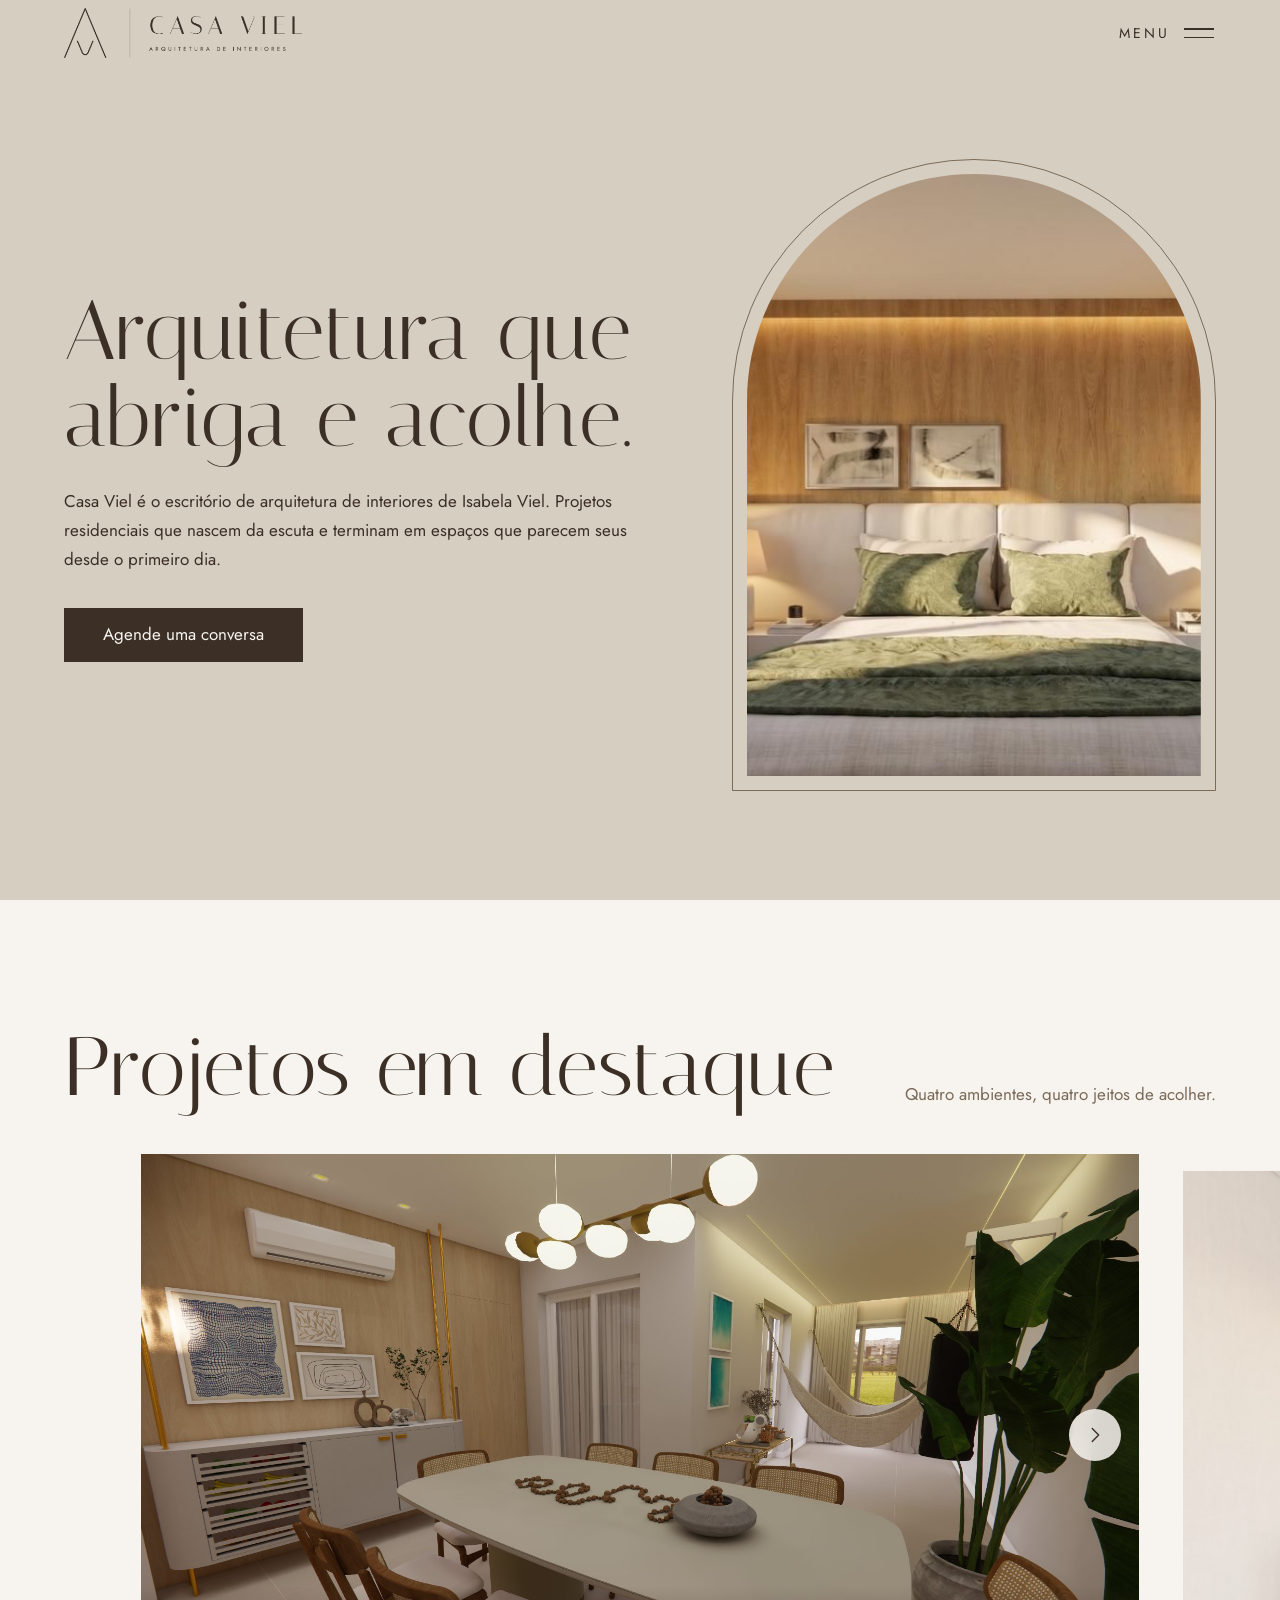
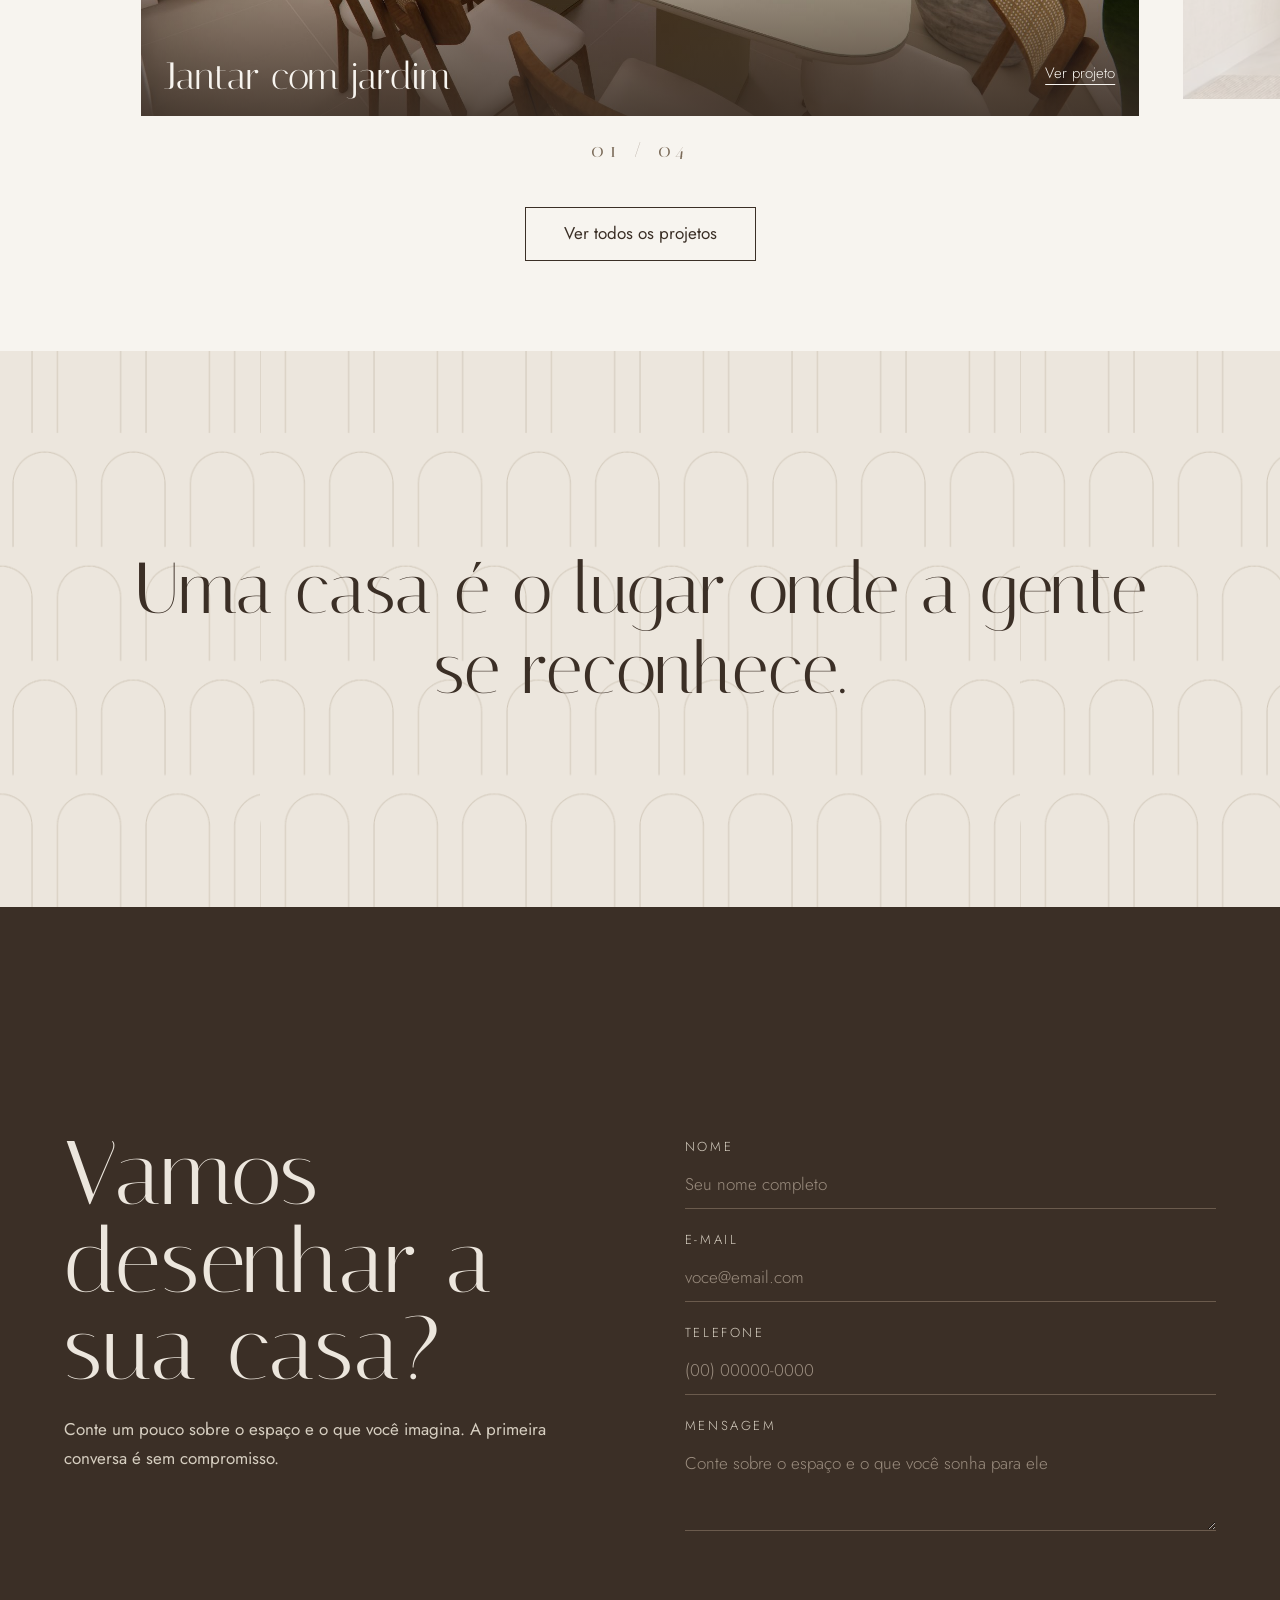
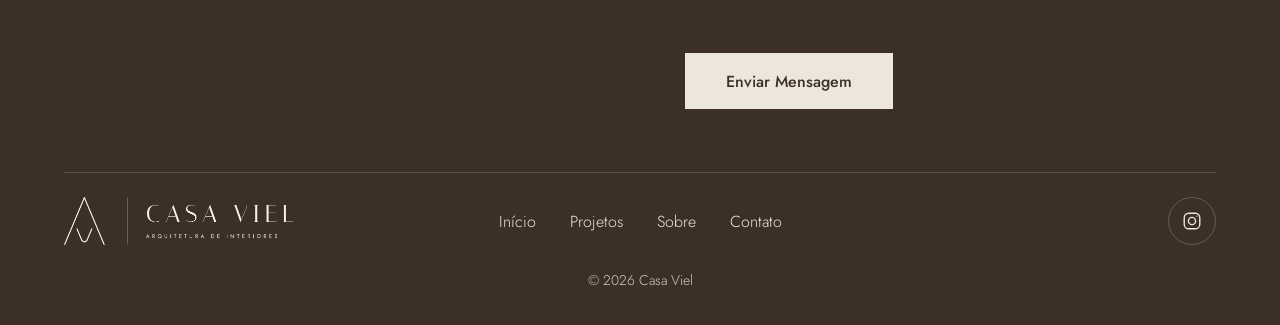
==== index.html @ db75340c "- Atualizando a nova versão do javascript" ====
<!DOCTYPE html>
<html lang="pt-BR">
<head>
<meta charset="utf-8">
<meta name="viewport" content="width=device-width, initial-scale=1, viewport-fit=cover">
<title>Casa Viel | Arquitetura de interiores</title>
<meta name="description" content="Casa Viel é o escritório de arquitetura de interiores de Isabela Viel. Arquitetura que abriga e acolhe.">
<meta name="theme-color" content="#F7F4EF">
<meta property="og:title" content="Casa Viel">
<meta property="og:description" content="Casa Viel é o escritório de arquitetura de interiores de Isabela Viel. Arquitetura que abriga e acolhe.">
<meta property="og:image" content="https://casaviel.com.br/assets/img/projeto_suite_quarto_bebe/suite-1.jpeg">
<link rel="icon" href="assets/brand/logos/Simbolo_Claro.png">
<link rel="preconnect" href="https://fonts.googleapis.com"><link rel="preconnect" href="https://fonts.gstatic.com" crossorigin>
<link href="https://fonts.googleapis.com/css2?family=Italiana&family=Jost:wght@300;400;500&display=swap" rel="stylesheet">
<link rel="stylesheet" href="css/style.css?v=1.2">
<script src="js/main.js?v=1.3" defer></script>
<script>try{if(sessionStorage.getItem("cv"))document.documentElement.classList.add("seen");else sessionStorage.setItem("cv","1")}catch(e){}</script>
</head>
<body class="home">

<!-- Abertura: duas portas que se afastam (uma vez por sessão). Para remover, apague esta div -->
<div class="doors" aria-hidden="true"><i></i><i></i><img src="assets/brand/logos/Simbolo_Claro.png" alt=""></div>

<header class="nav">
  <a class="brand" href="index.html" aria-label="Casa Viel, página inicial"><img class="lg-e" src="assets/brand/logos/Logo_Horizontal_Espresso.png" alt="Casa Viel, arquitetura de interiores"><img class="lg-c" src="assets/brand/logos/Logo_Horizontal_Claro.png" alt="" aria-hidden="true"></a>
  <button class="burger" aria-expanded="false" aria-controls="menu" aria-label="Abrir menu"><span class="t">Menu</span><i></i></button>
</header>

<div class="menu" id="menu" aria-hidden="true">
  <nav aria-label="Principal">
    <a class="m" style="--i:0" href="index.html" aria-current="page">Início</a>
    <a class="m" style="--i:1" href="projetos.html">Projetos</a>
    <a class="m" style="--i:2" href="sobre.html">Sobre</a>
    <a class="m" style="--i:3" href="#contato">Contato</a>
  </nav>
  <p class="mq">Arquitetura que abriga e acolhe.</p>
</div>

<main>
<section class="hero" id="topo">
  <div class="hero-t">
    <h1 class="rise" style="--d:2.2s">Arquitetura que abriga e acolhe.</h1>
    <p class="rise" style="--d:2.7s">Casa Viel é o escritório de arquitetura de interiores de Isabela Viel. Projetos residenciais que nascem da escuta e terminam em espaços que parecem seus desde o primeiro dia.</p>
    <a class="btn rise" style="--d:2.9s" href="#contato">Agende uma conversa</a>
  </div>
  <div class="frame rise" style="--d:2.2s"><div class="arch"><img src="assets/img/projeto_suite_quarto_bebe/suite-1.jpeg" alt="Suíte com painel de madeira iluminado e cabeceira estofada em tons claros" fetchpriority="high"></div></div>
</section>

<!-- Projetos em destaque: troque as imagens ou acrescente outro <figure> para ampliar o carrossel -->
<section class="feat" aria-label="Projetos em destaque">
  <div class="fh"><h2>Projetos em destaque</h2><p>Quatro ambientes, quatro jeitos de acolher.</p></div>
  <div class="stage">
    <div class="rail">
      <figure><img src="assets/img/projeto_ma/ma-8.jpg" alt="Sala de jantar ampla com mesa oval, pendente de globos e rede ao fundo" draggable="false"><figcaption><span>Jantar com jardim</span><a href="projetos.html#jantar">Ver projeto</a></figcaption></figure>
      <figure><img src="assets/img/projeto_suite_quarto_bebe/suite-2.jpeg" alt="Penteadeira integrada à marcenaria com espelho oval em LED e nichos iluminados" loading="lazy" draggable="false"><figcaption><span>Suíte</span><a href="projetos.html#suite">Ver projeto</a></figcaption></figure>
      <figure><img src="assets/img/projeto_suite_quarto_bebe/bebe-1.jpeg" alt="Berço oval com dossel, armário com portas em palhinha e papel de parede floral" loading="lazy" draggable="false"><figcaption><span>Quarto do bebê</span><a href="projetos.html#bebe">Ver projeto</a></figcaption></figure>
      <figure><img src="assets/img/projeto_quarto_pv/Render-1.jpg" alt="Quarto visto de cima com cabeceira azul, bancada de trabalho e nicho de madeira iluminado" loading="lazy" draggable="false"><figcaption><span>Refúgio</span><a href="projetos.html#refugio">Ver projeto</a></figcaption></figure>
    </div>
  </div>
  <div class="cta-row"><a class="btn line" href="projetos.html">Ver todos os projetos</a></div>
</section>

<section class="man">
  <p class="big">Uma casa é o lugar onde a gente se reconhece.</p>
</section>
</main>

<!-- Contato + rodapé: igual em todas as páginas -->
<section class="ct" id="contato">
  <div class="grid">
    <div>
      <h2>Vamos desenhar a sua casa?</h2>
      <p>Conte um pouco sobre o espaço e o que você imagina. A primeira conversa é sem compromisso.</p>
    </div>
    <div class="fwrap">
    <form class="f" action="https://api.web3forms.com/submit" method="POST">
      <!-- Chave gratuita em https://web3forms.com (informe o e-mail que vai receber as mensagens) -->
      <input type="hidden" name="access_key" value="636b3c5b-1203-4139-893b-cbfcbd4542bd">
      <input type="hidden" name="subject" value="Novo contato pelo site da Casa Viel">
      <input type="hidden" name="from_name" value="Site Casa Viel">
      <!-- Campo invisível contra spam (honeypot) -->
      <input type="checkbox" name="botcheck" class="hidden" style="display: none;">
      <label>Nome<input type="text" name="name" required minlength="2" autocomplete="name" placeholder="Seu nome completo"></label>
      <label>E-mail<input type="email" name="email" required autocomplete="email" placeholder="voce@email.com"></label>
      <label>Telefone<input type="tel" name="phone" required inputmode="tel" autocomplete="tel" pattern="[0-9()+\-\s]{8,}" placeholder="(00) 00000-0000"></label>
      <label>Mensagem<textarea name="message" rows="4" required minlength="10" placeholder="Conte sobre o espaço e o que você sonha para ele"></textarea></label>
      <!-- hCaptcha do Web3Forms: ative também no painel do Web3Forms -->
      <div class="h-captcha" data-captcha="true" data-theme="dark"></div>
      <!-- Avisos: erro de validação / limite de envios (preenchido pelo main.js) -->
      <p class="f-msg" role="alert" aria-live="polite"></p>
      <button type="submit" class="send"><span>Enviar Mensagem</span></button>
    </form>
    <!-- Sucesso: aparece no lugar do formulário depois do envio -->
    <div class="f-ok" tabindex="-1" role="status" hidden>
      <h3>Mensagem enviada</h3>
      <p>Obrigado! Sua mensagem foi enviada com sucesso e entraremos em contato em breve.</p>
    </div>
  </div>
  </div>
  <footer>
    <a class="f-logo" href="index.html"><img src="assets/brand/logos/Logo_Horizontal_Claro.png" alt="Casa Viel, arquitetura de interiores"></a>
    <nav class="f-links" aria-label="Rodapé"><a href="index.html">Início</a><a href="projetos.html">Projetos</a><a href="sobre.html">Sobre</a><a href="#contato">Contato</a></nav>
    <a class="ig" href="https://instagram.com/casaviel.arq" target="_blank" rel="noopener" aria-label="Instagram da Casa Viel">
      <svg viewBox="0 0 24 24" aria-hidden="true"><rect x="3.5" y="3.5" width="17" height="17" rx="5"/><circle cx="12" cy="12" r="3.9"/><circle cx="17.3" cy="6.7" r=".7" fill="currentColor" stroke="none"/></svg>
    </a>
    <small>© 2026 Casa Viel</small>
  </footer>
</section>
<script src="https://web3forms.com/client/script.js" async defer></script>
</body>
</html>
---- css/style.css ----
/* Casa Viel: style.css único para index.html, projetos.html e sobre.html
   Paleta e tipografia do manual de identidade visual v03 */
:root{
  --espresso:#3B2F26;  /* marca e textos */
  --oliva:#6E6849;     /* destaques */
  --taupe:#7A6A58;     /* fundos de destaque */
  --greige:#D6CEC0;    /* fundo da marca, relevos */
  --areia:#ECE6DD;     /* superfícies e padrão */
  --offwhite:#F7F4EF;  /* fundo base */
  --serif:'Italiana','Times New Roman',serif;
  --sans:'Jost','Helvetica Neue',Arial,sans-serif;
  --pad:clamp(22px,5vw,80px);
  --sec:clamp(80px,14vh,160px);
  --bg:var(--offwhite);--ink:var(--espresso);--mute:var(--taupe);
}
*,*::before,*::after{box-sizing:border-box}
html{scroll-behavior:smooth;scroll-padding-top:96px;-webkit-text-size-adjust:100%}
body{margin:0;background:var(--offwhite);color:var(--espresso);font:300 17px/1.7 var(--sans);-webkit-font-smoothing:antialiased;-webkit-tap-highlight-color:transparent;animation:fadeIn .8s ease}
@keyframes fadeIn{from{opacity:0}}
body.menu-open{overflow:hidden}
img{max-width:100%;display:block}
h1,h2,h3{font-family:var(--serif);font-weight:400;margin:0;letter-spacing:.01em}
a{color:inherit}
button{font-family:inherit;touch-action:manipulation}
:focus-visible{outline:2px solid var(--oliva);outline-offset:3px}
.hidden{display:none}
.rise{opacity:0;transform:translateY(40px);animation:rise 1.2s cubic-bezier(.2,.7,.2,1) var(--d,.15s) forwards}
@keyframes rise{to{opacity:1;transform:none}}

/* botões (altura mínima de 48px) */
.btn{display:inline-flex;align-items:center;justify-content:center;min-height:54px;padding:0 38px;background:var(--espresso);border:1px solid var(--espresso);color:var(--offwhite);text-decoration:none;font-weight:400;transition:background .35s,color .35s,border-color .35s}
.btn:hover{background:var(--oliva);border-color:var(--oliva)}
.btn.line{background:none;color:var(--espresso)}
.btn.line:hover{background:var(--espresso);color:var(--offwhite);border-color:var(--espresso)}

/* abertura da home: portas que se afastam (1x por sessão) */
.doors{position:fixed;inset:0;z-index:100;display:flex;pointer-events:none;animation:gone 0s 3.2s forwards}
.doors i{flex:1;background:var(--espresso);animation:o1 1.6s cubic-bezier(.77,0,.18,1) 1.5s forwards}
.doors i+i{animation-name:o2}
.doors img{position:absolute;left:50%;top:50%;width:56px;translate:-50% -50%;animation:in .9s both,out .5s 1.1s forwards}
@keyframes o1{to{transform:translateX(-101%)}}@keyframes o2{to{transform:translateX(101%)}}
@keyframes in{from{opacity:0}}@keyframes out{to{opacity:0}}@keyframes gone{to{visibility:hidden}}
.seen .doors{display:none}
.seen .rise{animation-delay:.2s!important}

/* cabeçalho + hambúrguer */
.nav{position:fixed;inset:0 0 auto;z-index:60;display:flex;justify-content:space-between;align-items:center;padding:calc(env(safe-area-inset-top,0px) + 8px) var(--pad) 8px;transition:color .4s}
.nav::before{content:"";position:absolute;inset:0;z-index:-1;background:rgba(247,244,239,.9);-webkit-backdrop-filter:blur(12px);backdrop-filter:blur(12px);box-shadow:0 1px 0 var(--greige);opacity:0;transition:opacity .4s,background .4s}
.nav.s::before{opacity:1}
.nav.hh::before{background:rgba(214,206,192,.9);box-shadow:0 1px 0 rgba(59,47,38,.12)}
.brand{display:block;line-height:0;text-decoration:none}
.brand img{height:50px;width:auto}
.brand .lg-c{display:none}
.menu-open .brand .lg-e{display:none}
.menu-open .brand .lg-c{display:block}
.menu-open .nav{color:var(--offwhite)}
.menu-open .nav::before{opacity:0}
.burger{display:flex;align-items:center;gap:14px;min-width:48px;min-height:48px;padding:0 2px;background:none;border:0;color:inherit;cursor:pointer}
.burger .t{display:none;font-size:14px;letter-spacing:.22em;text-transform:uppercase}
.burger i{position:relative;display:block;width:30px;height:10px}
.burger i::before,.burger i::after{content:"";position:absolute;left:0;right:0;height:1.5px;background:currentColor;transition:transform .5s cubic-bezier(.7,0,.2,1),top .5s cubic-bezier(.7,0,.2,1)}
.burger i::before{top:0}.burger i::after{top:8.5px}
.menu-open .burger i::before{top:4px;transform:rotate(45deg)}
.menu-open .burger i::after{top:4px;transform:rotate(-45deg)}
.menu{position:fixed;inset:0;z-index:50;display:flex;flex-direction:column;justify-content:center;padding:110px var(--pad) calc(env(safe-area-inset-bottom,0px) + 44px);background:var(--espresso);color:var(--offwhite);opacity:0;visibility:hidden;transform:translateY(-16px);transition:opacity .5s ease,transform .7s cubic-bezier(.2,.7,.2,1),visibility 0s .7s}
.menu.open{opacity:1;visibility:visible;transform:none;transition-delay:0s}
.menu nav{display:flex;flex-direction:column;align-items:flex-start}
.menu a.m{display:block;min-height:48px;padding:4px 0;font:400 clamp(46px,11vw,108px)/1.12 var(--serif);text-decoration:none;opacity:0;transform:translateY(30px);transition:opacity .6s,transform .8s cubic-bezier(.2,.7,.2,1),color .3s}
.menu.open a.m{opacity:1;transform:none;transition-delay:calc(.15s + var(--i)*.08s)}
.menu a.m:hover,.menu a.m[aria-current=page]{color:var(--greige)}
.menu .mq{margin:clamp(28px,6vh,56px) 0 0;color:var(--greige);font-size:16px}

/* hero da home */
.hero{min-height:100svh;display:grid;grid-template-columns:1.1fr .9fr;align-items:center;gap:clamp(28px,6vw,100px);padding:130px var(--pad) 80px;background:var(--greige)}
.hero h1{font-size:clamp(42px,6.6vw,104px);line-height:1.02}
.hero p{max-width:34em;margin:26px 0 34px;opacity:.85;font-weight:400}
.frame{padding:14px;border:1px solid var(--taupe);border-radius:999px 999px 0 0;max-width:520px;width:100%;justify-self:center}
.arch{aspect-ratio:4/5.3;overflow:hidden;border-radius:999px 999px 0 0;background:var(--greige)}
.arch img{width:100%;height:112%;object-fit:cover;will-change:transform}
.hero .arch img{animation:zoom 6s cubic-bezier(.2,.6,.2,1) 1.8s both}
.seen .hero .arch img{animation-delay:.2s}
@keyframes zoom{from{scale:1.16}}

/* slider imersivo (peek + setas sobrepostas + swipe) */
.feat{padding:var(--sec) 0 clamp(64px,10vh,110px);background:var(--offwhite)}
.fh{display:flex;justify-content:space-between;align-items:end;gap:20px;flex-wrap:wrap;padding:0 var(--pad) clamp(28px,5vh,52px)}
.fh h2{font-size:clamp(40px,6.5vw,96px);line-height:1}
.fh p{margin:0;max-width:32ch;color:var(--mute);font-weight:400}
.stage{position:relative;--w:min(78vw,1120px)}
.rail{display:flex;gap:14px;overflow-x:auto;scroll-snap-type:x mandatory;padding:0 calc(50% - var(--w)/2);scrollbar-width:none;overscroll-behavior-x:contain;-webkit-overflow-scrolling:touch}
.rail::-webkit-scrollbar{display:none}
.rail.drag{scroll-snap-type:none;cursor:grabbing}
.rail figure{position:relative;margin:0;flex:none;width:var(--w);aspect-ratio:16/9;scroll-snap-align:center;scroll-snap-stop:always;overflow:hidden;background:var(--greige);opacity:.32;transform:scale(.94);transition:opacity .6s,transform .6s;cursor:pointer;user-select:none;-webkit-user-select:none}
.rail figure.on{opacity:1;transform:none}
.rail figure img{width:100%;height:100%;object-fit:cover;pointer-events:none;-webkit-user-drag:none}
.rail figcaption{position:absolute;inset:auto 0 0;display:flex;justify-content:space-between;align-items:flex-end;gap:16px;padding:64px 24px 18px;color:var(--offwhite);background:linear-gradient(transparent,rgba(59,47,38,.78));opacity:0;transition:opacity .6s}
.rail figure.on figcaption{opacity:1}
.rail figcaption span{font:400 clamp(24px,3vw,38px)/1.1 var(--serif)}
.rail figcaption a{display:inline-flex;align-items:center;min-height:48px;font-size:15px;text-decoration:underline;text-underline-offset:6px}
.arrow{position:absolute;top:50%;translate:0 -50%;z-index:2;width:52px;height:52px;display:grid;place-items:center;padding:0;border:0;border-radius:50%;background:rgba(247,244,239,.86);color:var(--espresso);-webkit-backdrop-filter:blur(8px);backdrop-filter:blur(8px);cursor:pointer;transition:background .3s,opacity .3s,scale .3s}
.arrow:hover{background:var(--offwhite);scale:1.06}
.arrow[disabled]{opacity:0;pointer-events:none}
.arrow svg{width:22px;height:22px;fill:none;stroke:currentColor;stroke-width:1.5;stroke-linecap:round;stroke-linejoin:round}
.arrow.prev{left:calc(50% - var(--w)/2 + 18px)}
.arrow.next{right:calc(50% - var(--w)/2 + 18px)}
.count{margin:22px 0 0;text-align:center;font:400 20px var(--serif);letter-spacing:.24em;color:var(--mute)}
.cta-row{margin-top:clamp(28px,5vh,48px);padding:0 var(--pad);text-align:center}

/* manifesto */
.man{position:relative;background:var(--areia);padding:clamp(110px,22vh,250px) var(--pad);overflow:hidden}
.man::before{content:"";position:absolute;inset:0;background:url(../assets/brand/elementos_visuais/Padrao_Portais_Transparente.png) center/760px;opacity:.5}
.big{position:relative;margin:0 auto;max-width:15em;text-align:center;font:400 clamp(34px,5.6vw,84px)/1.12 var(--serif)}
.big span{opacity:.18;transition:opacity .5s}

/* cabeçalho de página (projetos e sobre) */
.pg{padding:calc(env(safe-area-inset-top,0px) + 150px) var(--pad) clamp(28px,5vh,56px)}
.pg h1{font-size:clamp(56px,11vw,168px);line-height:.95}
.pg p{max-width:34em;margin:24px 0 0;font-weight:400;color:var(--mute)}
.chips{display:flex;flex-wrap:wrap;gap:10px;margin-top:clamp(28px,5vh,48px)}
.chips a{display:inline-flex;align-items:center;min-height:48px;padding:0 24px;border:1px solid var(--greige);border-radius:999px;text-decoration:none;font-size:16px;transition:background .3s,color .3s,border-color .3s}
.chips a:hover{background:var(--espresso);border-color:var(--espresso);color:var(--offwhite)}

/* portfólio: mosaico editorial */
.pj{padding:var(--sec) var(--pad);background:var(--bg);color:var(--ink)}
.pj.alt{--bg:var(--areia)}
.pj.dark{--bg:var(--espresso);--ink:var(--areia);--mute:var(--greige)}
.ph{display:flex;justify-content:space-between;align-items:end;gap:20px;flex-wrap:wrap;margin-bottom:clamp(28px,5vh,56px)}
.ph h2{font-size:clamp(42px,7vw,104px);line-height:1}
.ph p{margin:0;max-width:36ch;color:var(--mute);font-weight:400}
.mosaic{display:grid;grid-template-columns:repeat(6,1fr);grid-auto-flow:dense;gap:clamp(8px,1.4vw,20px)}
.mosaic figure{position:relative;margin:0;overflow:hidden;background:var(--greige);cursor:zoom-in}
.mosaic figure.w{grid-column:span 4;aspect-ratio:16/10}
.mosaic figure.t{grid-column:span 2}
.mosaic figure.h{grid-column:span 3;aspect-ratio:4/3}
.mosaic figure.d{grid-column:1/-1;aspect-ratio:21/9}
.mosaic img{position:absolute;inset:0;width:100%;height:100%;object-fit:cover;transition:transform 1.4s cubic-bezier(.2,.6,.2,1)}
.mosaic figcaption{position:absolute;inset:auto 0 0;padding:44px 16px 14px;color:var(--offwhite);font-size:14px;line-height:1.4;background:linear-gradient(transparent,rgba(59,47,38,.75));opacity:0;transition:opacity .5s}
@media(hover:hover){.mosaic figure:hover img{transform:scale(1.04)}.mosaic figure:hover figcaption{opacity:1}}

/* ampliar imagem */
.lb{position:fixed;inset:0;z-index:90;display:none;flex-direction:column;align-items:center;justify-content:center;gap:14px;background:rgba(36,28,22,.97)}
.lb.open{display:flex}
.lb{touch-action:none}
.lb img{max-width:94vw;max-height:78vh;object-fit:contain;will-change:transform;transition:transform .2s ease-out;-webkit-user-drag:none;user-select:none}
.lb img.pz{transition:none}
.lb .cap{margin:0;max-width:60ch;padding:0 20px;text-align:center;color:var(--greige);font-size:15px;min-height:1.7em}
.lb button{position:absolute;width:56px;height:56px;background:none;border:0;color:var(--offwhite);font-size:38px;line-height:1;cursor:pointer}
.lb [data-a=x]{top:calc(env(safe-area-inset-top,0px) + 6px);right:8px}.lb [data-a=p]{left:4px;top:50%}.lb [data-a=n]{right:4px;top:50%}

/* sobre: editorial, com respiro */
.about{display:grid;grid-template-columns:.85fr 1fr;gap:clamp(48px,9vw,140px);align-items:center;background:var(--offwhite);padding:calc(env(safe-area-inset-top,0px) + 150px) var(--pad) var(--sec)}
.about .frame{position:relative;padding:0;border:0;border-radius:0;max-width:470px;justify-self:center;margin:0 22px 22px 0}
.about .frame::before{content:"";position:absolute;inset:0;transform:translate(22px,22px);border:1px solid var(--oliva);border-radius:999px 999px 0 0}
.about .arch{position:relative}
.about .arch img{height:100%;object-position:48% center}
.sign{width:min(100%,380px);margin-bottom:clamp(28px,5vh,44px)}
.lead{margin:0 0 24px;max-width:20em;font:400 clamp(25px,2.7vw,36px)/1.3 var(--serif)}
.txt{margin:0;max-width:34em;font-size:18px;line-height:1.85;opacity:.85}
.facts{display:grid;grid-template-columns:repeat(2,1fr);gap:clamp(30px,4vw,52px) clamp(28px,4vw,56px);margin:clamp(40px,7vh,64px) 0 0}
.facts dt{margin-bottom:8px;font-size:12px;font-weight:500;letter-spacing:.26em;text-transform:uppercase;color:var(--oliva)}
.facts dd{margin:0;font:400 21px/1.35 var(--serif)}

/* como trabalhamos: cascata e números em marca d'água */
.process{--g:clamp(56px,7vw,104px);background:var(--areia);padding:var(--sec) var(--pad)}
.process h2{font-size:clamp(42px,7vw,104px);line-height:1}
.process .intro{margin:20px 0 0;max-width:30em;opacity:.75}
.steps{list-style:none;margin:clamp(56px,10vh,120px) 0 0 auto;padding:0 0 calc(var(--g)*.7);max-width:1080px;display:grid;grid-template-columns:1fr 1fr;gap:var(--g) clamp(48px,8vw,140px)}
.steps li{position:relative;padding:clamp(40px,5vw,72px) 0 0 clamp(26px,3vw,44px);border-left:1px solid rgba(59,47,38,.14)}
.steps li:nth-child(even){transform:translateY(calc(var(--g)*.7))}
.steps b{position:absolute;left:clamp(10px,2vw,28px);top:0;z-index:0;font:400 clamp(130px,17vw,250px)/.8 var(--serif);color:var(--greige);pointer-events:none;user-select:none}
.steps h3,.steps p{position:relative;z-index:1}
.steps h3{margin:0 0 12px;font:400 clamp(28px,3vw,38px)/1.1 var(--serif)}
.steps p{margin:0;max-width:26ch;opacity:.8}

/* contato (formulário) + rodapé: em todas as páginas */
.ct{background:var(--espresso);color:var(--areia);padding:clamp(150px,26vh,300px) var(--pad) 32px}
.grid{display:grid;grid-template-columns:1fr 1fr;gap:clamp(36px,7vw,120px);align-items:start}
.ct h2{margin-top:-.13em;font-size:clamp(42px,7vw,112px);line-height:.98} /* -.13em: sobe o recuo do line-height até o topo do "V" */
.ct .grid p{margin:22px 0 0;max-width:30em;color:var(--greige);font-weight:400}
.f{display:grid;gap:20px;align-content:start;margin-top:-5.5px} /* -5.5px: topo do rótulo NOME alinhado ao topo do "V" */
.f label{display:grid;gap:2px;font-size:13px;letter-spacing:.2em;text-transform:uppercase;color:var(--greige)}
.f input:not([type=hidden]),.f textarea{width:100%;min-height:48px;padding:12px 0;background:none;border:0;border-bottom:1px solid #6b5b4d;border-radius:0;color:var(--offwhite);font:300 17px var(--sans);letter-spacing:0;text-transform:none;transition:border-color .3s}
.f input:focus,.f textarea:focus{outline:0;border-color:var(--areia)}
.f input:invalid:not(:placeholder-shown):not(:focus),.f textarea:invalid:not(:placeholder-shown):not(:focus){border-color:#c9937a}
.f textarea{height:92px;resize:vertical}
.f ::placeholder{color:#9b8d7f}
.h-captcha{min-height:78px;max-width:100%;overflow:hidden}
.send{justify-self:start;position:relative;overflow:hidden;min-height:56px;margin-top:4px;padding:0 40px;border:1px solid var(--areia);background:var(--areia);color:var(--espresso);font:500 16px var(--sans);cursor:pointer;transition:color .4s}
.send::before{content:"";position:absolute;inset:0;background:var(--oliva);transform:translateX(-101%);transition:transform .5s cubic-bezier(.7,0,.2,1)}
.send span{position:relative}
.send:hover,.send:focus-visible{color:var(--offwhite)}
.send:hover::before,.send:focus-visible::before{transform:none}
[hidden]{display:none!important}
.fwrap{position:relative}
.f{transition:opacity .5s ease}
.f.out{opacity:0;pointer-events:none}
.f-msg:empty{display:none}
.f-msg{margin:0;font-size:15px;line-height:1.5;color:var(--greige)}
.f-msg[data-t=err]{color:#e6b8a2}
.f-ok{opacity:0;transition:opacity .8s ease;outline:0}
.f-ok.in{opacity:1}
.f-ok h3{margin-bottom:14px;font-size:clamp(30px,3.4vw,46px);line-height:1.1}
.f-ok p{margin:0;max-width:30em;color:var(--greige);font-weight:400}
.send[disabled]{opacity:.55;cursor:not-allowed}
.send[disabled]::before{display:none}
.send[disabled]:hover{color:var(--espresso)}
footer{display:grid;grid-template-columns:1fr auto 1fr;align-items:center;gap:16px 24px;margin-top:clamp(48px,7vh,80px);padding-top:24px;border-top:1px solid #5a4c40}
.f-logo{justify-self:start;line-height:0}
.f-logo img{height:48px;width:auto}
.f-links{display:flex;gap:6px}
.f-links a{display:flex;align-items:center;min-height:48px;padding:0 14px;text-decoration:none;font-size:16px;color:var(--areia);transition:color .3s}
.f-links a:hover{color:var(--offwhite);text-decoration:underline;text-underline-offset:6px}
.ig{justify-self:end;display:grid;place-items:center;width:48px;height:48px;border:1px solid #6b5b4d;border-radius:50%;color:var(--areia);transition:background .35s,color .35s,border-color .35s,transform .35s}
.ig svg{width:22px;height:22px;fill:none;stroke:currentColor;stroke-width:1.5}
.ig:hover,.ig:focus-visible{background:var(--areia);color:var(--espresso);border-color:var(--areia);transform:translateY(-3px)}
footer small{grid-column:1/-1;padding-top:8px;text-align:center;color:var(--greige);font-size:14px}

@media(min-width:821px){
  .burger .t{display:block}
}
/* telas baixas (notebooks): compacta o fim da página para o formulário inteiro caber sob o menu */
@media(min-width:821px) and (max-height:820px){
  .f{gap:14px}
  .f textarea{height:68px}
  .ct{padding-bottom:20px}
  footer{margin-top:32px;padding-top:16px;gap:6px 24px}
  footer small{padding-top:0}
}
@media(max-width:1000px){
  .mosaic{grid-template-columns:repeat(2,1fr)}
  .mosaic figure.w,.mosaic figure.d{grid-column:1/-1;aspect-ratio:16/10}
  .mosaic figure.t,.mosaic figure.h{grid-column:span 1;aspect-ratio:4/5}
  .steps{grid-template-columns:repeat(2,1fr)}
}
/* mobile: sensação de aplicativo */
@media(max-width:820px){
  body{font-size:17px}
  html{scroll-padding-top:76px}
  .brand img{height:42px}
  .hero,.about,.grid{grid-template-columns:1fr}
  .hero{min-height:auto;padding-top:104px;padding-bottom:64px;gap:40px}
  .hero p{margin:20px 0 28px}
  .hero .btn,.cta-row .btn{width:100%}
  .frame{max-width:380px}
  .stage{--w:92vw}
  .rail{gap:5px}
  .rail figure{aspect-ratio:4/3.3;transform:scale(.96)}
  .rail figcaption{padding:48px 16px 14px}
  .arrow{width:44px;height:44px}
  .arrow.prev{left:calc(50% - var(--w)/2 + 8px)}.arrow.next{right:calc(50% - var(--w)/2 + 8px)}
  .pg{padding-top:calc(env(safe-area-inset-top,0px) + 110px)}
  .about{padding-top:calc(env(safe-area-inset-top,0px) + 110px)}
  .about .frame{max-width:340px;justify-self:start;margin:0 14px 14px 0}
  .about .frame::before{transform:translate(14px,14px)}
  .facts{grid-template-columns:1fr}
  .steps{grid-template-columns:1fr;margin-left:0;padding-bottom:0;gap:44px}
  .steps li:nth-child(even){transform:none}
  .send{width:100%;justify-self:stretch}
  footer{grid-template-columns:1fr;justify-items:center;text-align:center;gap:6px}
  .f-logo,.ig{justify-self:center}
  .f-links{flex-wrap:wrap;justify-content:center}
  .ig{margin-top:8px}
  .mosaic figcaption{display:none}
}
@media(prefers-reduced-motion:reduce){
  .doors{display:none}*{animation:none!important;transition:none!important}.rise{opacity:1;transform:none}.big span{opacity:1}
}
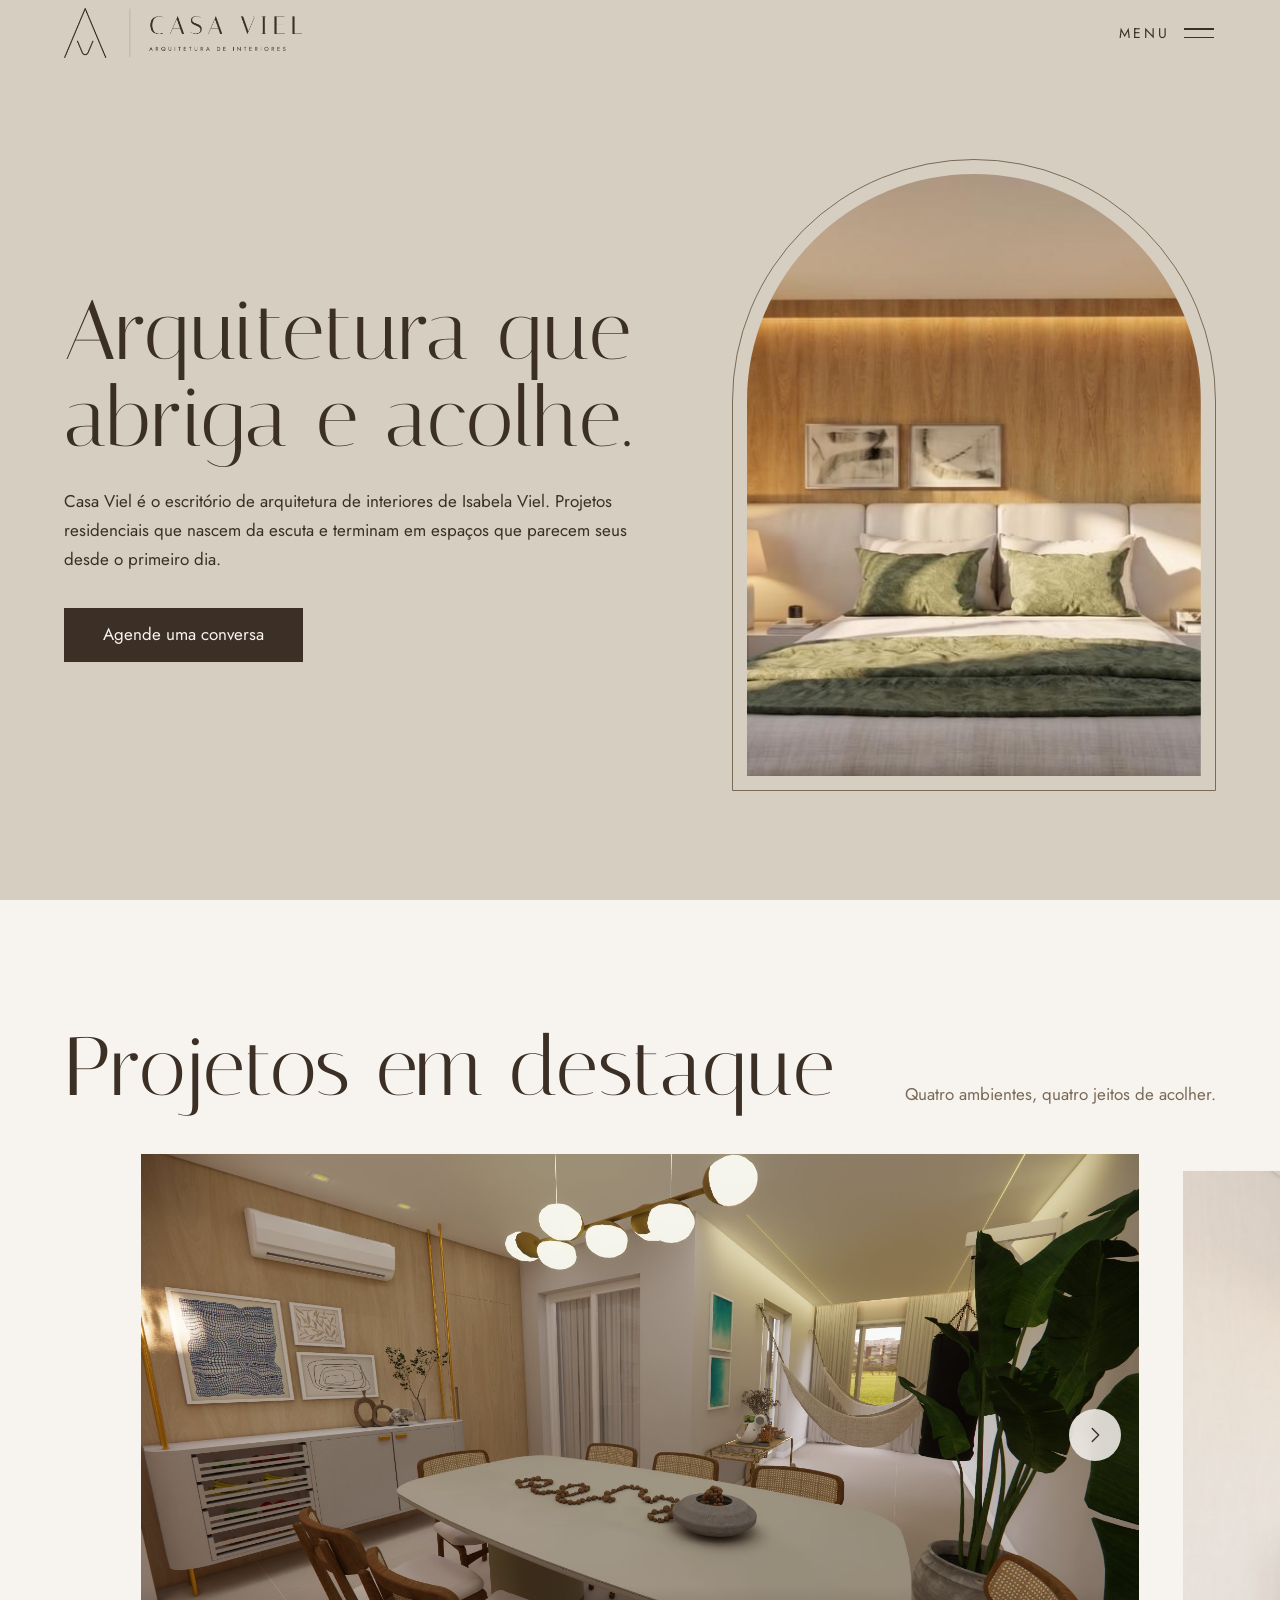
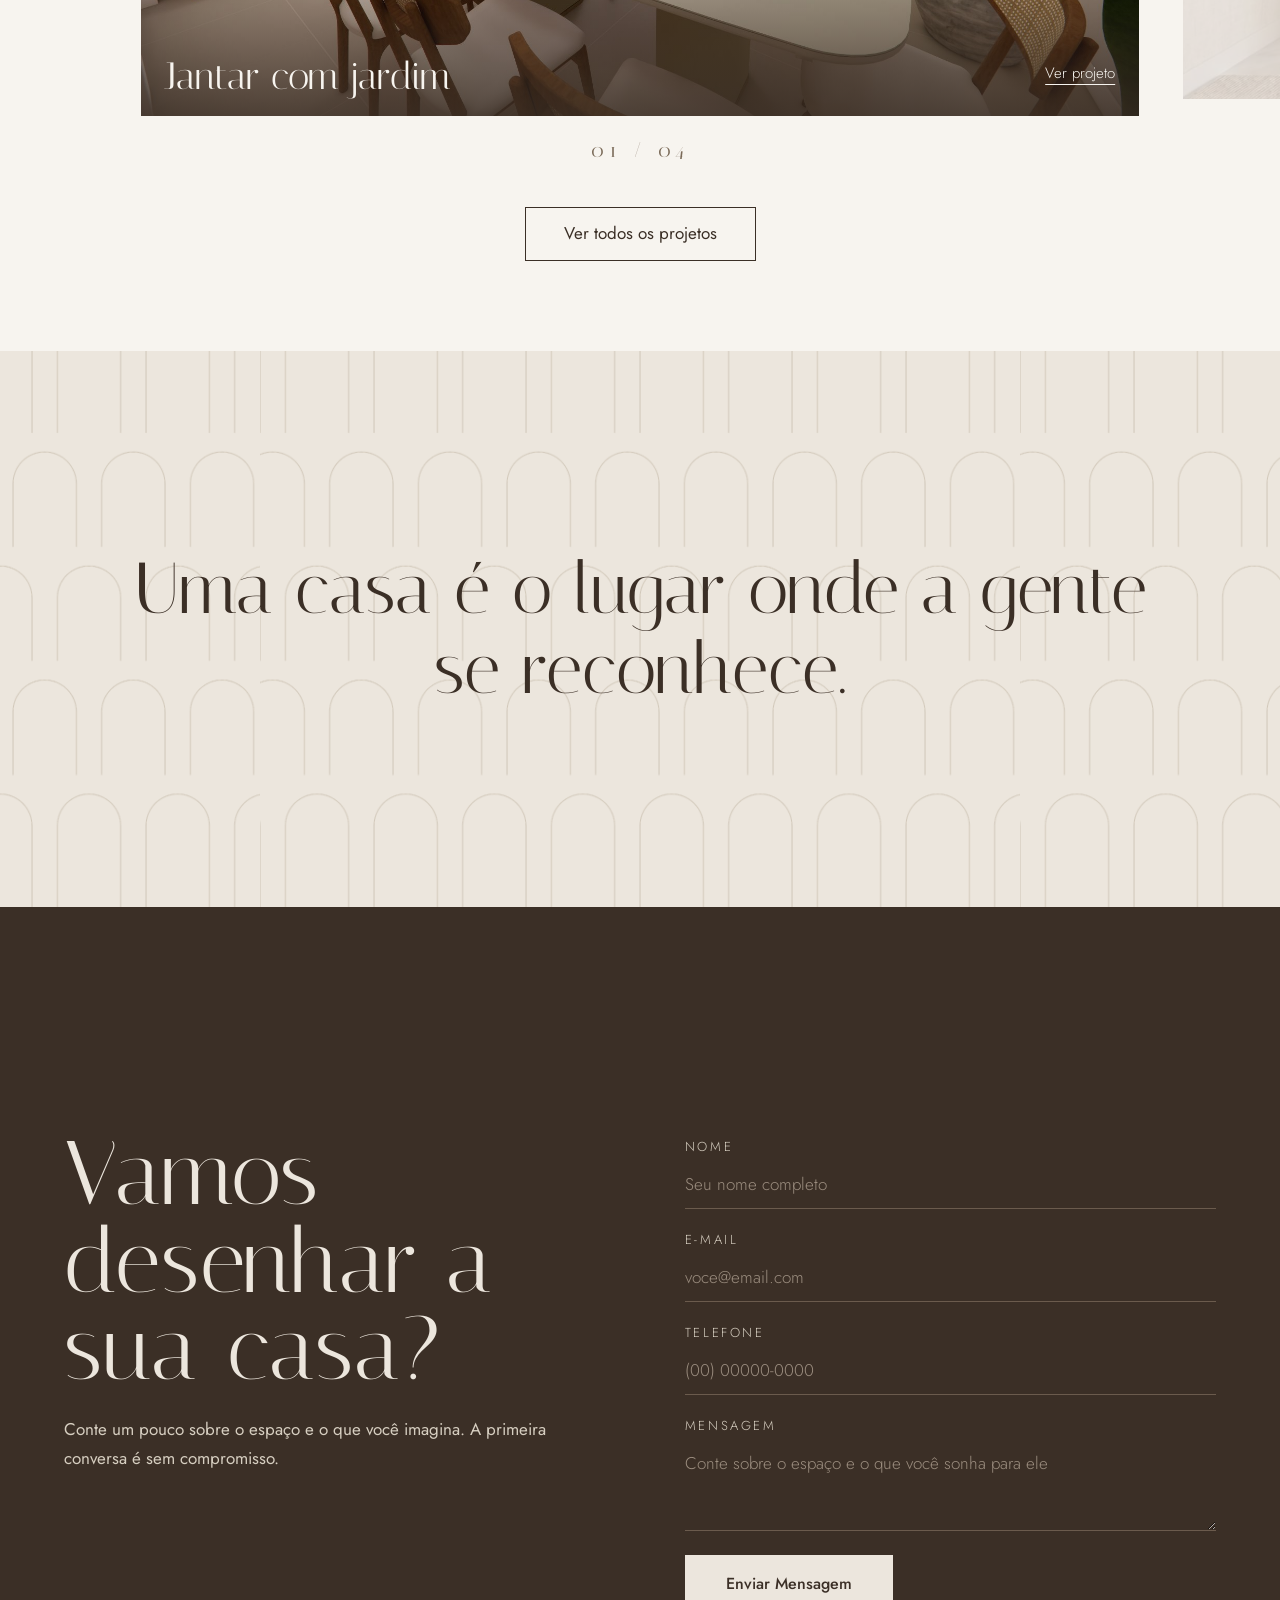
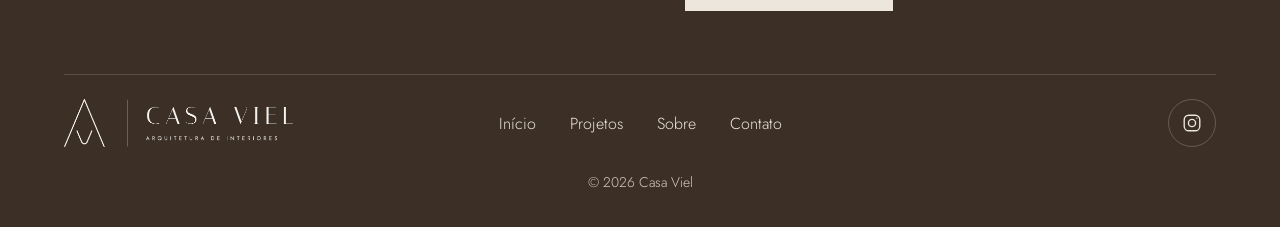
==== commit 6346182d: "- Comentada a tag do hCaptcha na eção de contato dos 3 códigos HTML para testes de fluxo de envio e " ====
--- a/index.html
+++ b/index.html
@@ -85,7 +85,7 @@
       <label>Telefone<input type="tel" name="phone" required inputmode="tel" autocomplete="tel" pattern="[0-9()+\-\s]{8,}" placeholder="(00) 00000-0000"></label>
       <label>Mensagem<textarea name="message" rows="4" required minlength="10" placeholder="Conte sobre o espaço e o que você sonha para ele"></textarea></label>
       <!-- hCaptcha do Web3Forms: ative também no painel do Web3Forms -->
-      <div class="h-captcha" data-captcha="true" data-theme="dark"></div>
+      <!-- <div class="h-captcha" data-captcha="true" data-theme="dark"></div> -->
       <!-- Avisos: erro de validação / limite de envios (preenchido pelo main.js) -->
       <p class="f-msg" role="alert" aria-live="polite"></p>
       <button type="submit" class="send"><span>Enviar Mensagem</span></button>
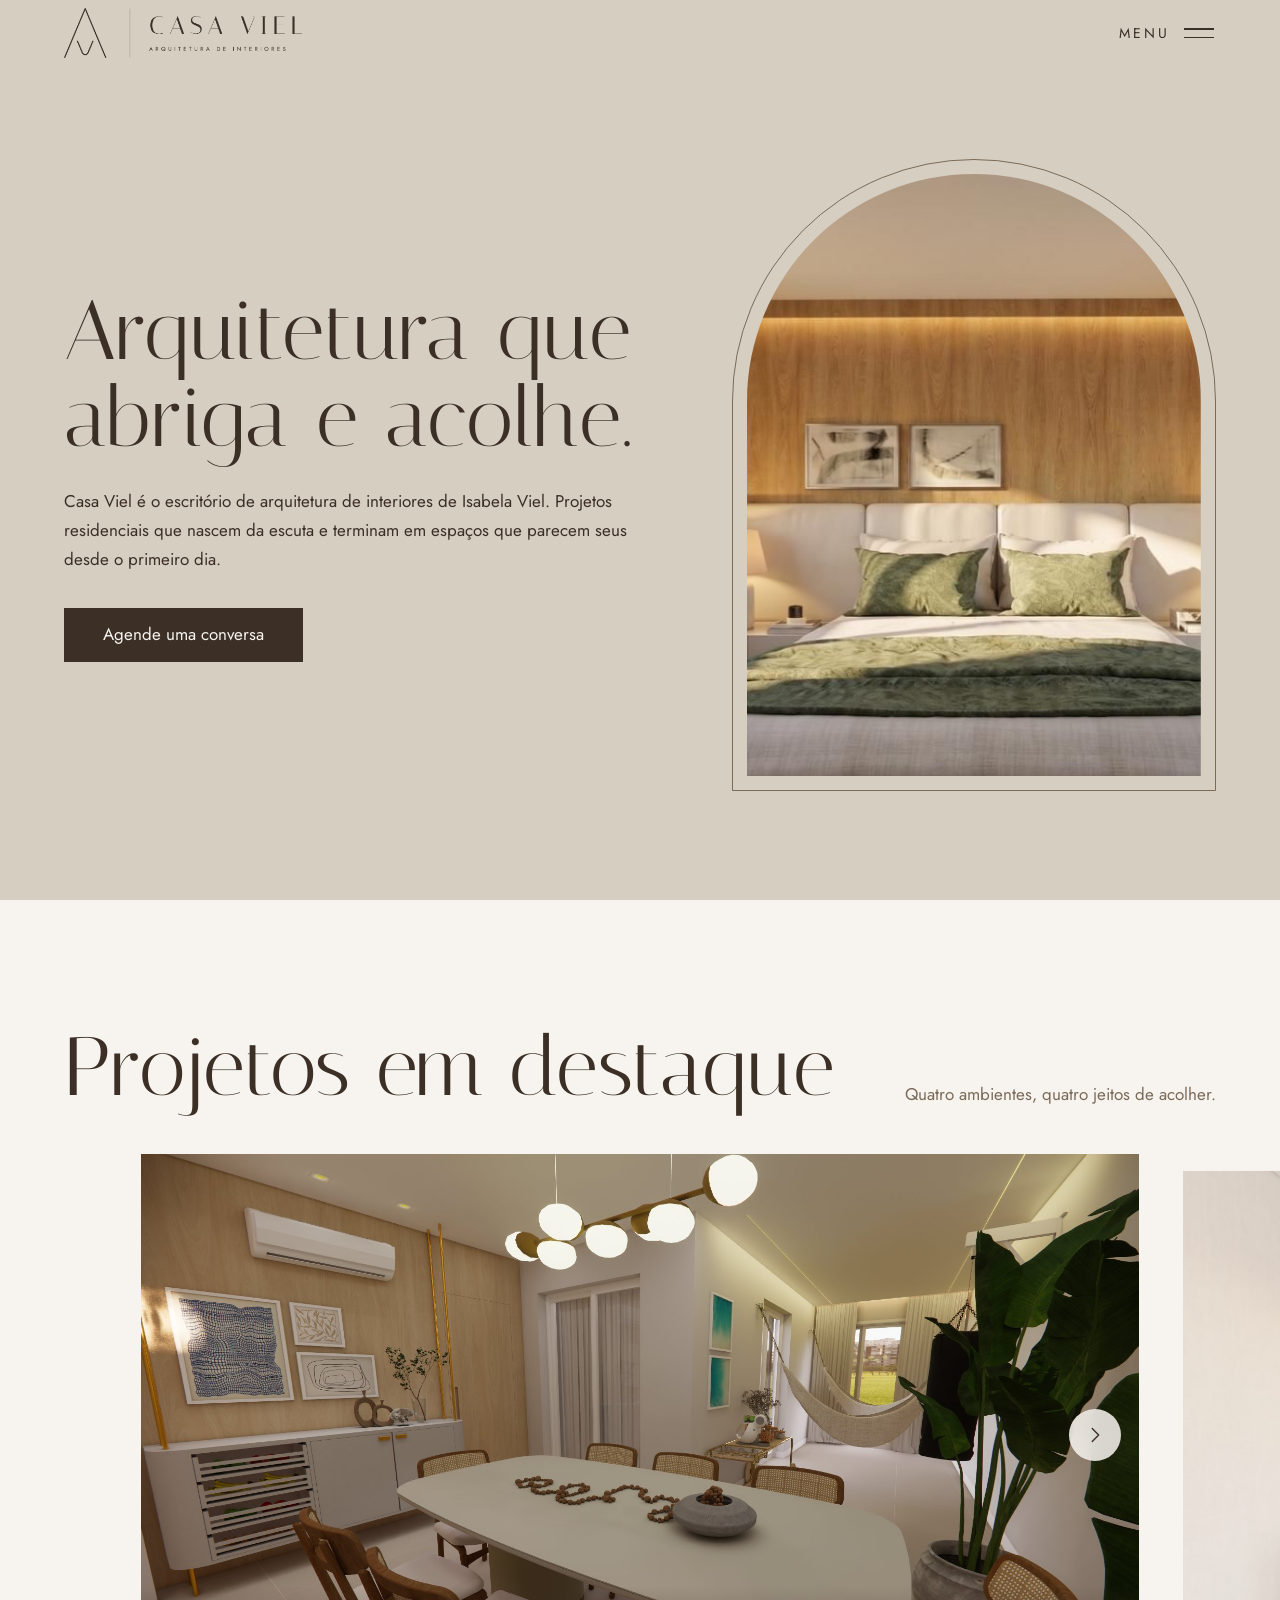
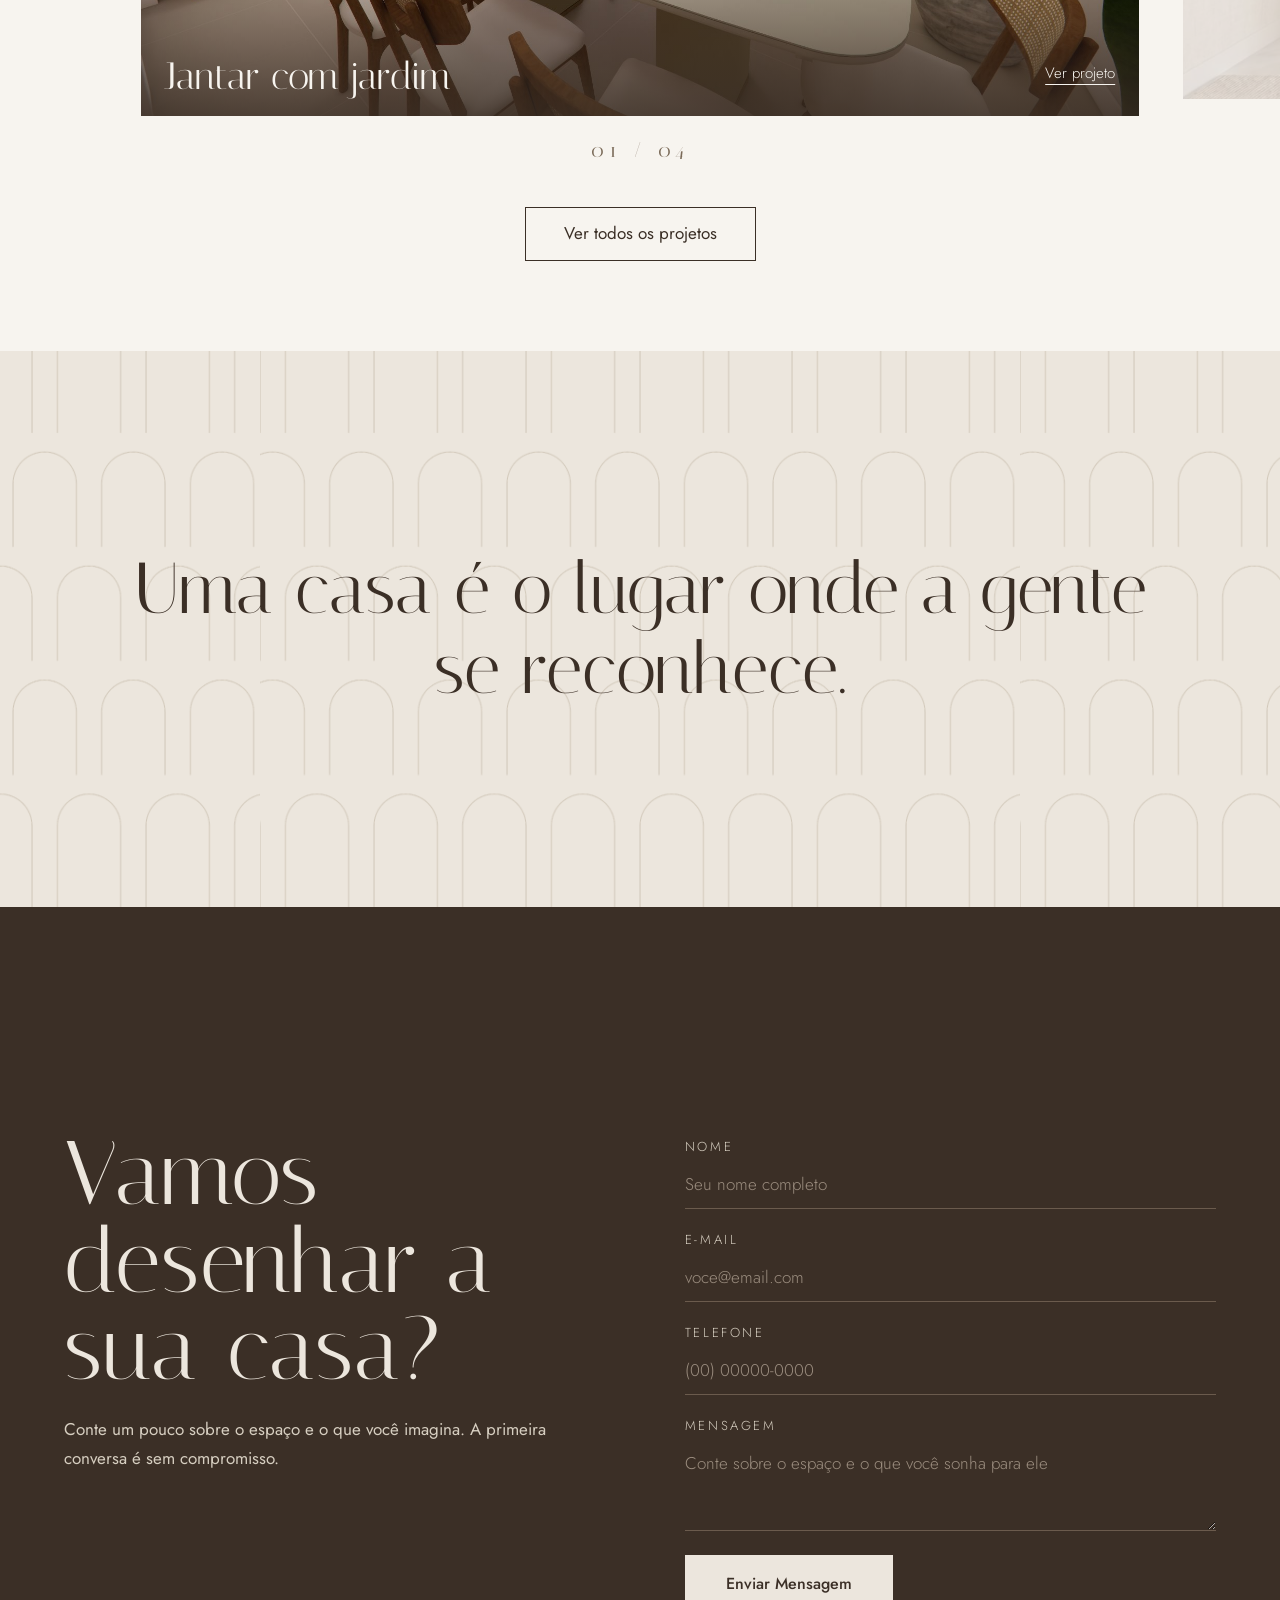
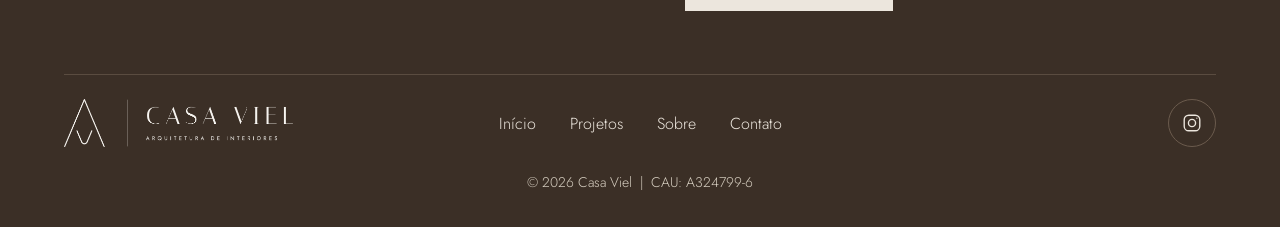
==== commit 5d4ed995: "- Conteúdo: Insere o registro profissional do CAU (A324799-6) no rodapé. - Segurança/UX: Desativa o " ====
--- a/index.html
+++ b/index.html
@@ -12,8 +12,8 @@
 <link rel="icon" href="assets/brand/logos/Simbolo_Claro.png">
 <link rel="preconnect" href="https://fonts.googleapis.com"><link rel="preconnect" href="https://fonts.gstatic.com" crossorigin>
 <link href="https://fonts.googleapis.com/css2?family=Italiana&family=Jost:wght@300;400;500&display=swap" rel="stylesheet">
-<link rel="stylesheet" href="css/style.css?v=1.2">
-<script src="js/main.js?v=1.3" defer></script>
+<link rel="stylesheet" href="css/style.css?v=1.3">
+<script src="js/main.js?v=1.4" defer></script>
 <script>try{if(sessionStorage.getItem("cv"))document.documentElement.classList.add("seen");else sessionStorage.setItem("cv","1")}catch(e){}</script>
 </head>
 <body class="home">
@@ -84,10 +84,8 @@
       <label>E-mail<input type="email" name="email" required autocomplete="email" placeholder="voce@email.com"></label>
       <label>Telefone<input type="tel" name="phone" required inputmode="tel" autocomplete="tel" pattern="[0-9()+\-\s]{8,}" placeholder="(00) 00000-0000"></label>
       <label>Mensagem<textarea name="message" rows="4" required minlength="10" placeholder="Conte sobre o espaço e o que você sonha para ele"></textarea></label>
-      <!-- hCaptcha do Web3Forms: ative também no painel do Web3Forms -->
-      <!-- <div class="h-captcha" data-captcha="true" data-theme="dark"></div> -->
-      <!-- Avisos: erro de validação / limite de envios (preenchido pelo main.js) -->
-      <p class="f-msg" role="alert" aria-live="polite"></p>
+      <!-- Avisos de erro (preenchido pelo main.js) -->
+      <div class="f-msg" role="alert" aria-live="polite"></div>
       <button type="submit" class="send"><span>Enviar Mensagem</span></button>
     </form>
     <!-- Sucesso: aparece no lugar do formulário depois do envio -->
@@ -103,9 +101,8 @@
     <a class="ig" href="https://instagram.com/casaviel.arq" target="_blank" rel="noopener" aria-label="Instagram da Casa Viel">
       <svg viewBox="0 0 24 24" aria-hidden="true"><rect x="3.5" y="3.5" width="17" height="17" rx="5"/><circle cx="12" cy="12" r="3.9"/><circle cx="17.3" cy="6.7" r=".7" fill="currentColor" stroke="none"/></svg>
     </a>
-    <small>© 2026 Casa Viel</small>
+    <small>© 2026 Casa Viel &nbsp;|&nbsp; CAU:&nbsp;A324799-6</small>
   </footer>
 </section>
-<script src="https://web3forms.com/client/script.js" async defer></script>
 </body>
-</html>
+</html>
--- a/css/style.css
+++ b/css/style.css
@@ -184,7 +184,6 @@
 .f input:invalid:not(:placeholder-shown):not(:focus),.f textarea:invalid:not(:placeholder-shown):not(:focus){border-color:#c9937a}
 .f textarea{height:92px;resize:vertical}
 .f ::placeholder{color:#9b8d7f}
-.h-captcha{min-height:78px;max-width:100%;overflow:hidden}
 .send{justify-self:start;position:relative;overflow:hidden;min-height:56px;margin-top:4px;padding:0 40px;border:1px solid var(--areia);background:var(--areia);color:var(--espresso);font:500 16px var(--sans);cursor:pointer;transition:color .4s}
 .send::before{content:"";position:absolute;inset:0;background:var(--oliva);transform:translateX(-101%);transition:transform .5s cubic-bezier(.7,0,.2,1)}
 .send span{position:relative}
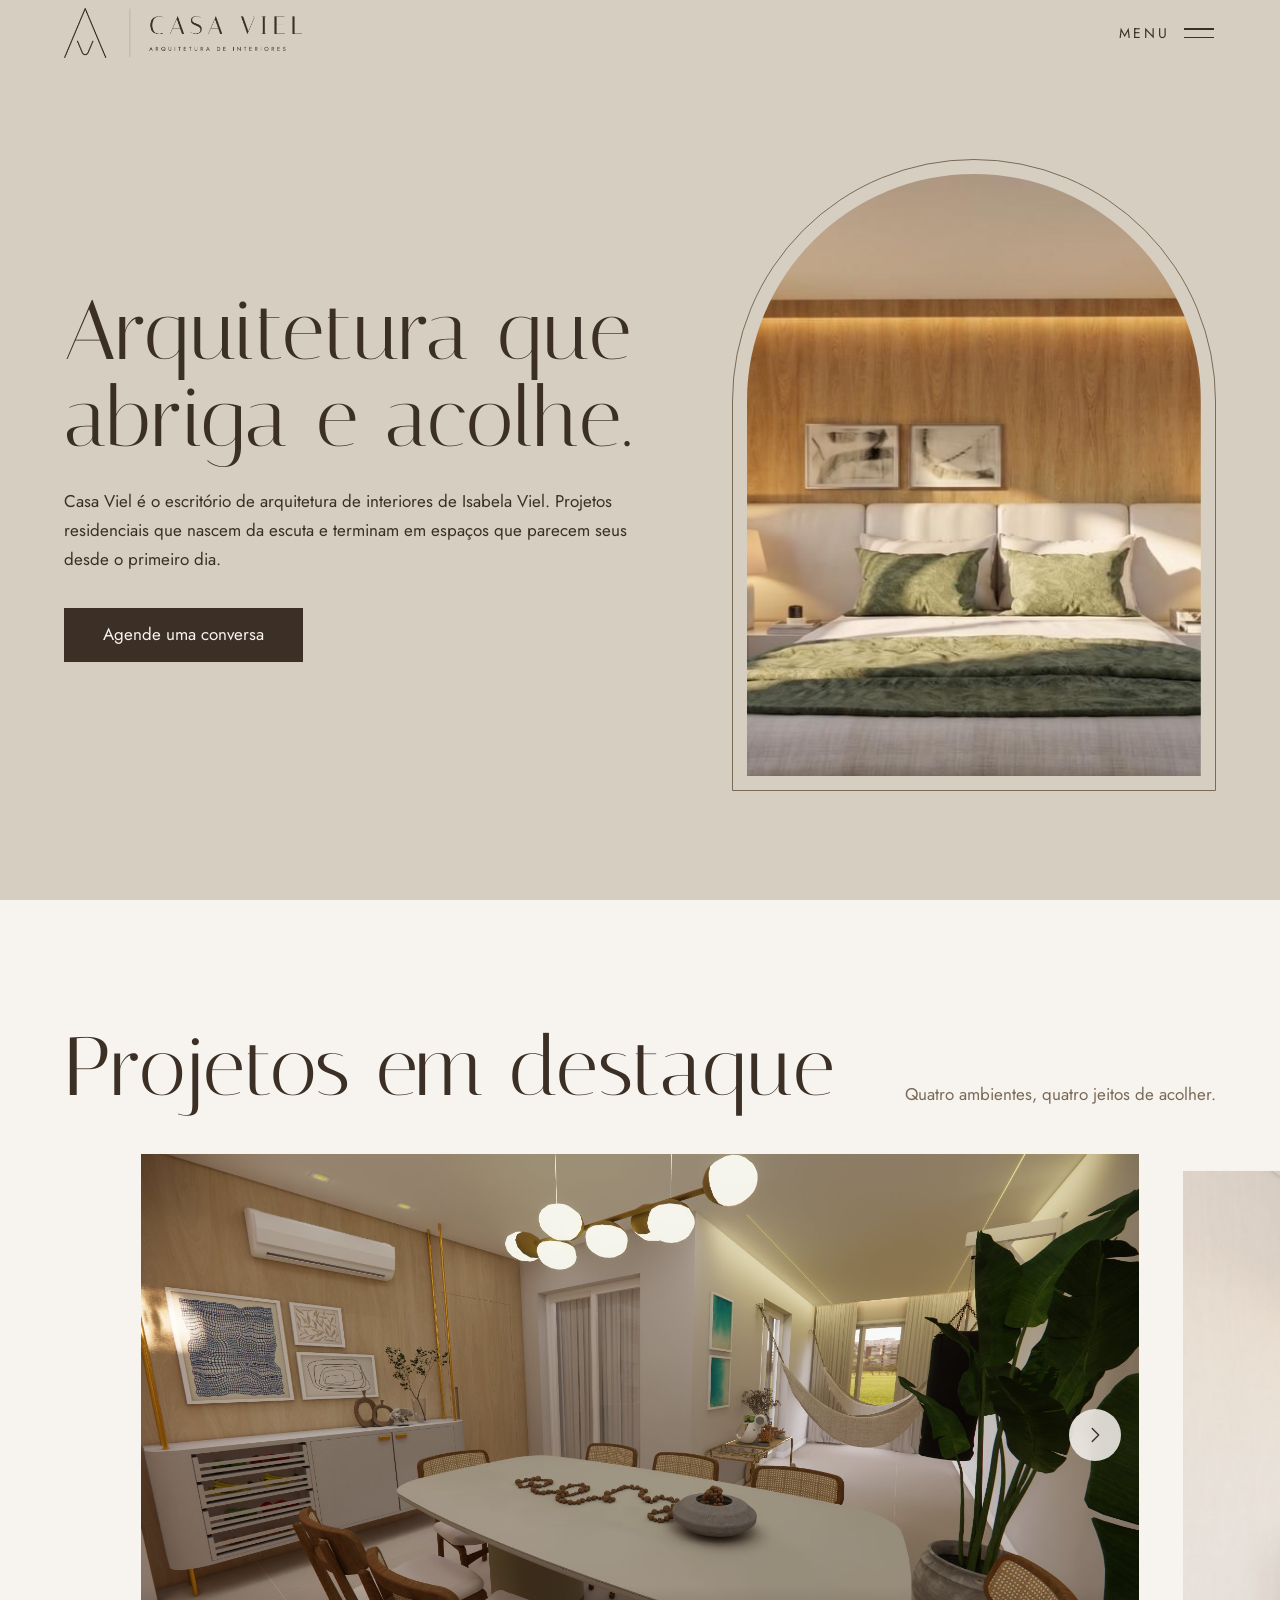
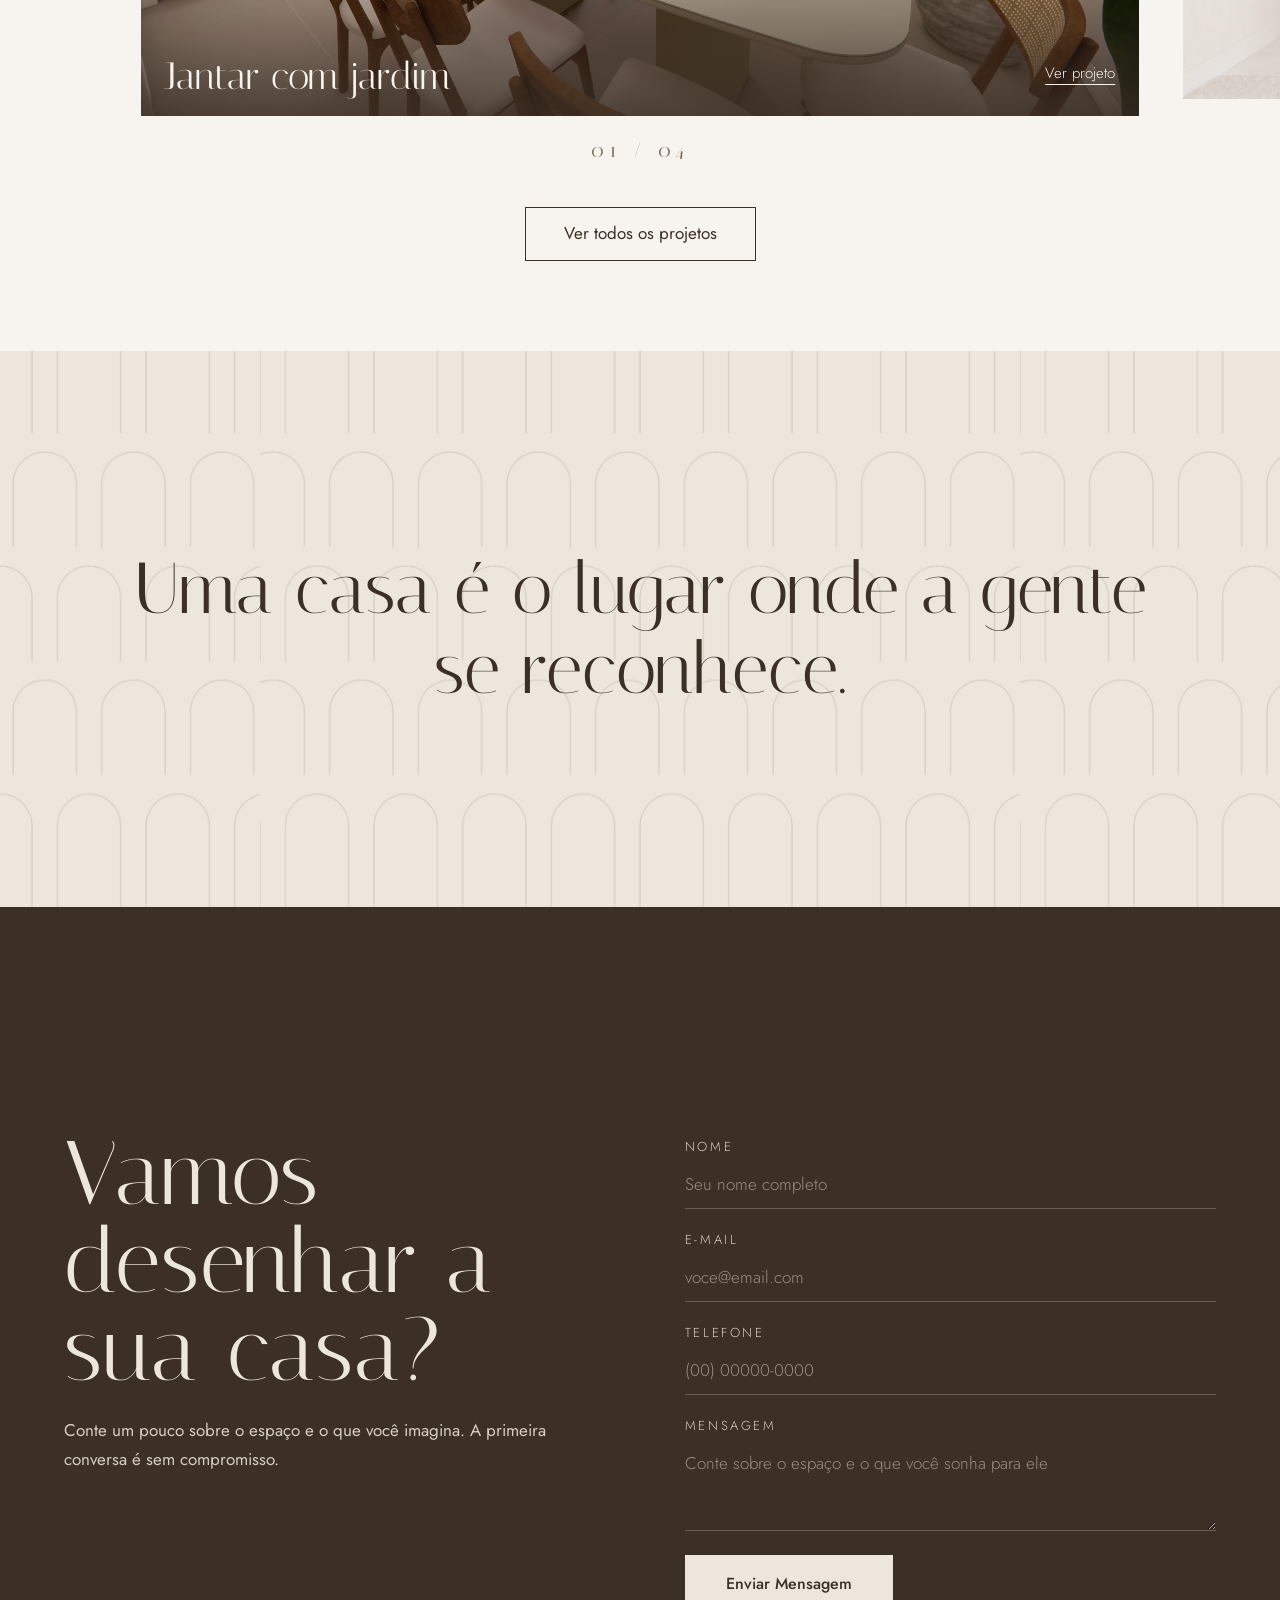
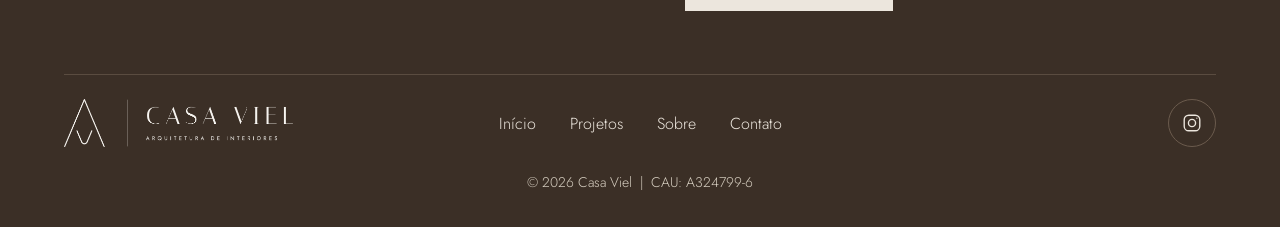
==== commit c099fa00: "- Estilo/UX: Adiciona media query (max-height: 800px) para corrigir o corte do menu e redimensionar " ====
--- a/index.html
+++ b/index.html
@@ -12,7 +12,7 @@
 <link rel="icon" href="assets/brand/logos/Simbolo_Claro.png">
 <link rel="preconnect" href="https://fonts.googleapis.com"><link rel="preconnect" href="https://fonts.gstatic.com" crossorigin>
 <link href="https://fonts.googleapis.com/css2?family=Italiana&family=Jost:wght@300;400;500&display=swap" rel="stylesheet">
-<link rel="stylesheet" href="css/style.css?v=1.3">
+<link rel="stylesheet" href="css/style.css?v=1.6">
 <script src="js/main.js?v=1.4" defer></script>
 <script>try{if(sessionStorage.getItem("cv"))document.documentElement.classList.add("seen");else sessionStorage.setItem("cv","1")}catch(e){}</script>
 </head>
@@ -91,7 +91,7 @@
     <!-- Sucesso: aparece no lugar do formulário depois do envio -->
     <div class="f-ok" tabindex="-1" role="status" hidden>
       <h3>Mensagem enviada</h3>
-      <p>Obrigado! Sua mensagem foi enviada com sucesso e entraremos em contato em breve.</p>
+      <p>Agradecemos o contato! Recebemos suas informações e retornaremos em breve.</p>
     </div>
   </div>
   </div>
--- a/css/style.css
+++ b/css/style.css
@@ -175,7 +175,7 @@
 /* contato (formulário) + rodapé: em todas as páginas */
 .ct{background:var(--espresso);color:var(--areia);padding:clamp(150px,26vh,300px) var(--pad) 32px}
 .grid{display:grid;grid-template-columns:1fr 1fr;gap:clamp(36px,7vw,120px);align-items:start}
-.ct h2{margin-top:-.13em;font-size:clamp(42px,7vw,112px);line-height:.98} /* -.13em: sobe o recuo do line-height até o topo do "V" */
+.ct h2{margin-top:-.124em;font-size:clamp(42px,7vw,112px);line-height:.98} /* -.13em: sobe o recuo do line-height até o topo do "V" */
 .ct .grid p{margin:22px 0 0;max-width:30em;color:var(--greige);font-weight:400}
 .f{display:grid;gap:20px;align-content:start;margin-top:-5.5px} /* -5.5px: topo do rótulo NOME alinhado ao topo do "V" */
 .f label{display:grid;gap:2px;font-size:13px;letter-spacing:.2em;text-transform:uppercase;color:var(--greige)}
@@ -261,6 +261,22 @@
   .ig{margin-top:8px}
   .mosaic figcaption{display:none}
 }
+/* menu em tela cheia: rolagem de segurança + centralização que não corta o topo */
+.menu{overflow-y:auto;overscroll-behavior:contain;justify-content:flex-start}
+.menu::before,.menu::after{content:"";margin-block:auto}
+
+/* telas baixas (notebooks 1366x768 e similares) */
+@media (max-height:800px) and (min-width:768px){
+  .menu{padding:clamp(80px,12vh,100px) var(--pad) clamp(20px,4vh,36px)}
+  .menu a.m{font-size:clamp(34px,10.5vh,82px);line-height:1.08;padding:2px 0}
+  .menu .mq{margin-top:clamp(12px,3.5vh,32px);font-size:clamp(.8rem,2vh,1rem)}
+  .ct{padding-top:clamp(110px,17vh,170px);padding-bottom:20px}
+  .ct h2{font-size:clamp(40px,min(6vw,10.5vh),88px)}
+  .f{gap:14px}
+  .f textarea{height:68px}
+  footer{margin-top:32px;padding-top:16px;gap:6px 24px}
+  footer small{padding-top:0}
+}
 @media(prefers-reduced-motion:reduce){
   .doors{display:none}*{animation:none!important;transition:none!important}.rise{opacity:1;transform:none}.big span{opacity:1}
 }
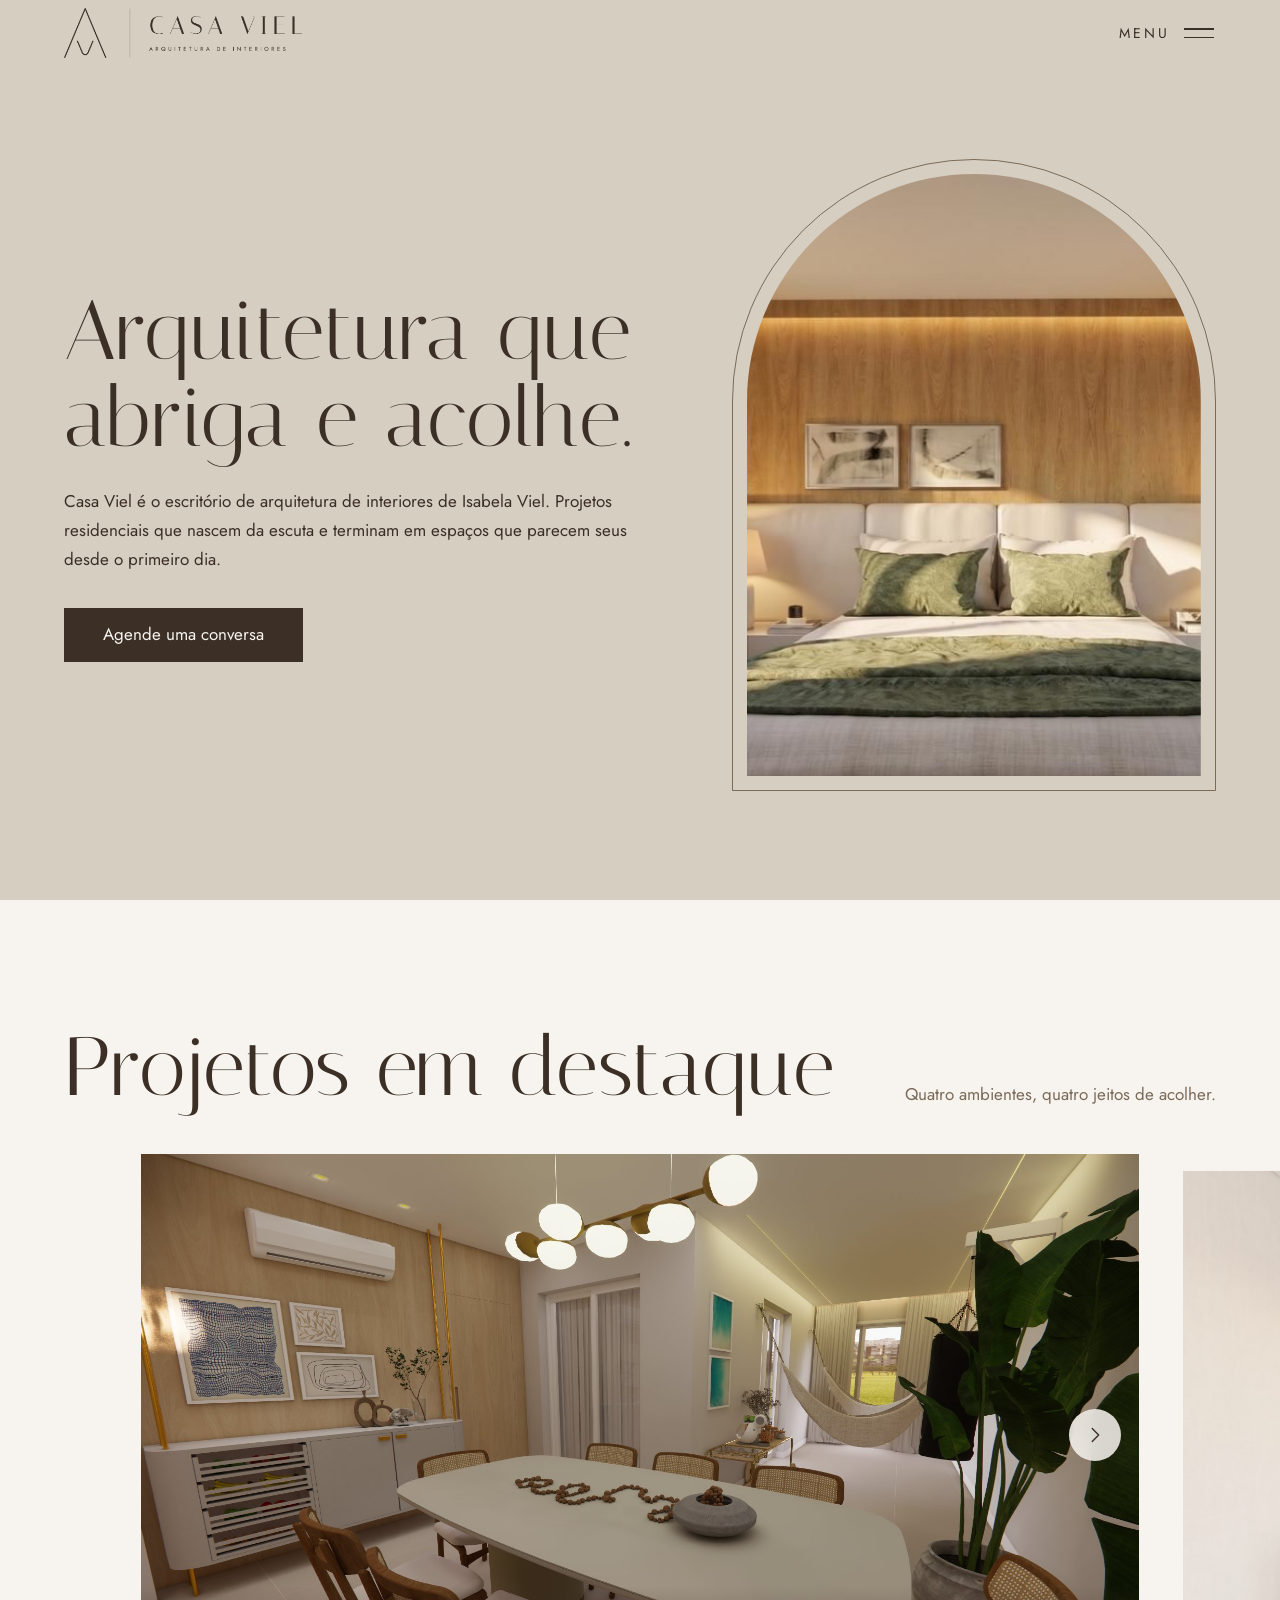
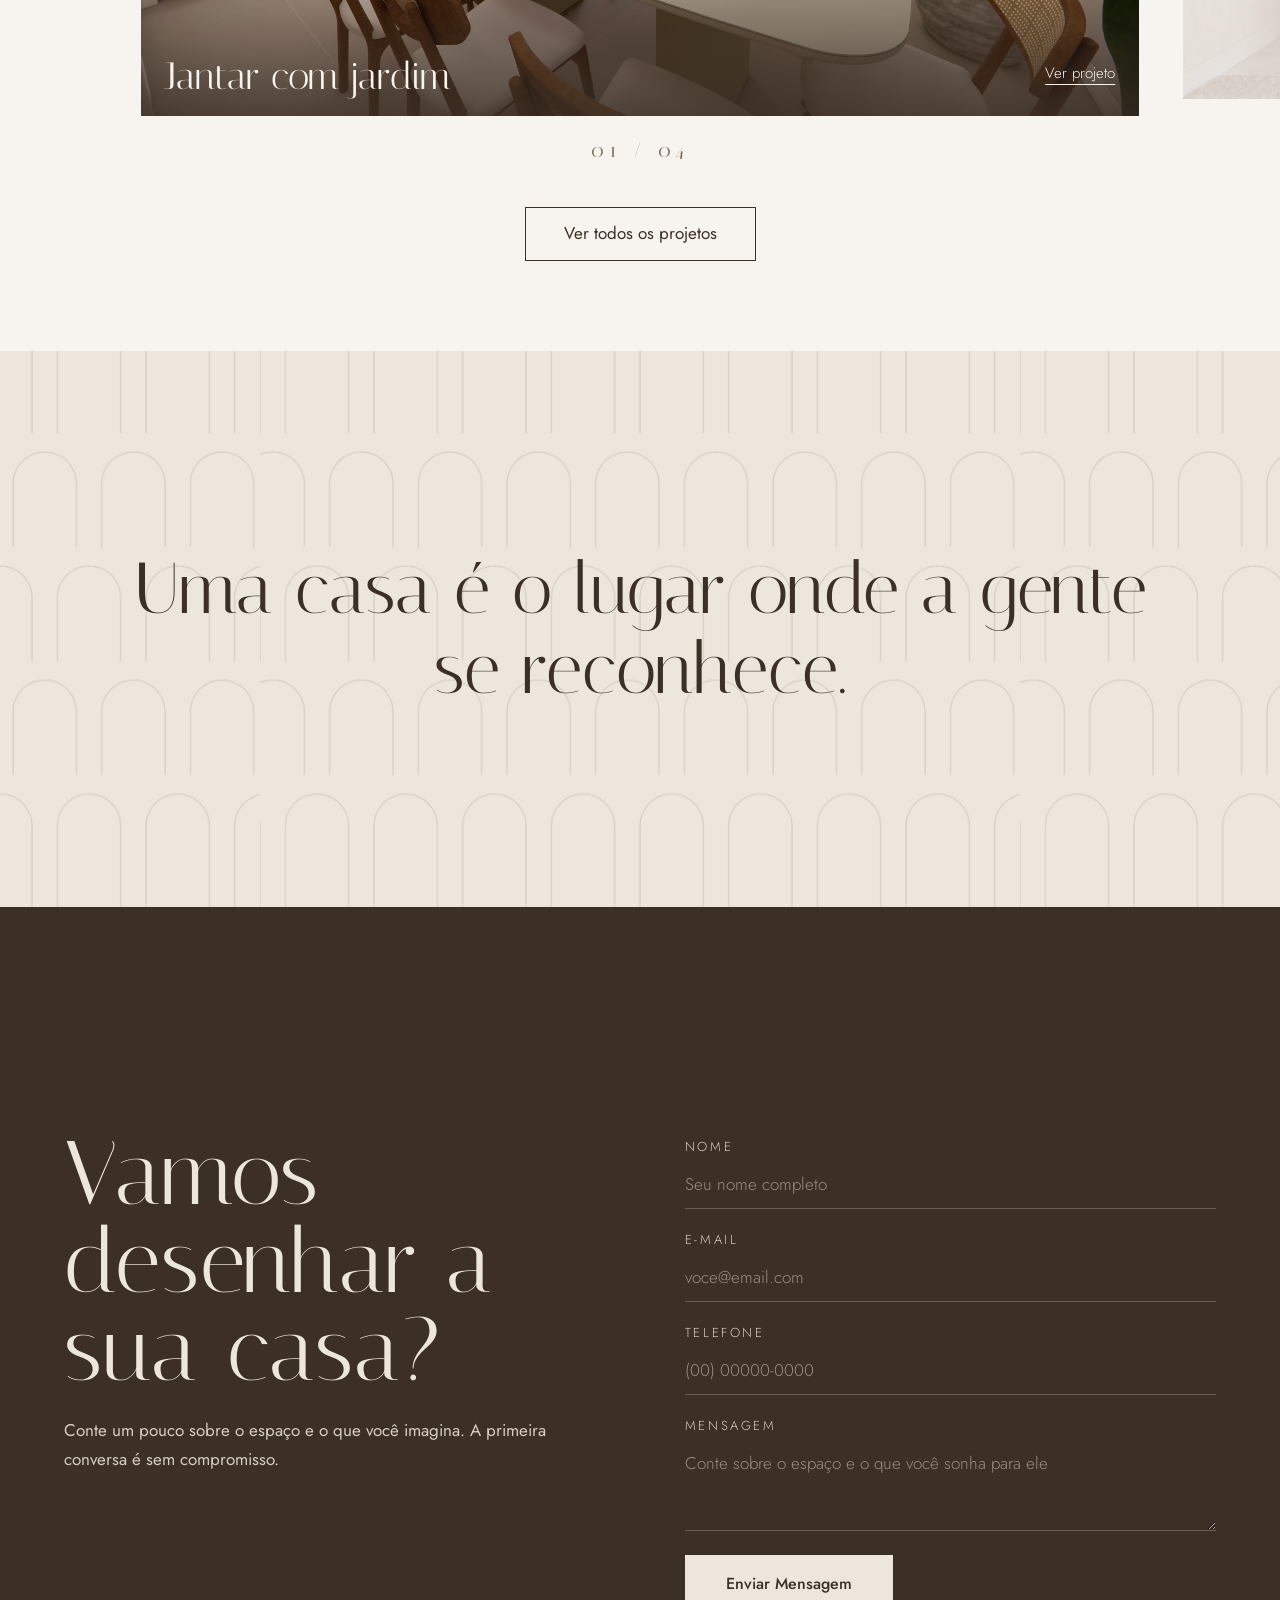
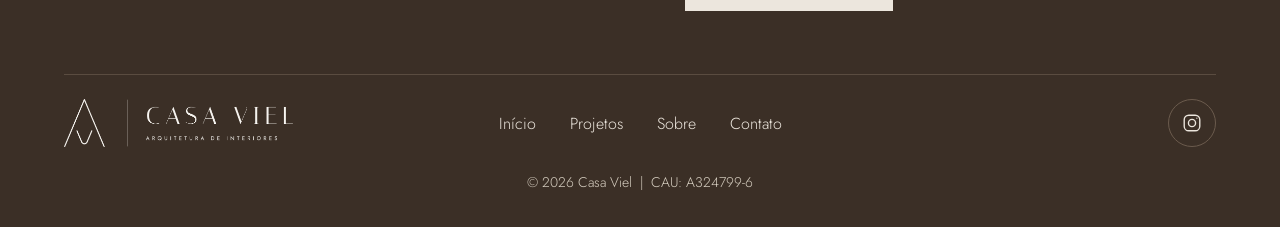
==== commit 55c5c4cb: "- Mudança na access key do web3forms" ====
--- a/index.html
+++ b/index.html
@@ -75,7 +75,7 @@
     <div class="fwrap">
     <form class="f" action="https://api.web3forms.com/submit" method="POST">
       <!-- Chave gratuita em https://web3forms.com (informe o e-mail que vai receber as mensagens) -->
-      <input type="hidden" name="access_key" value="636b3c5b-1203-4139-893b-cbfcbd4542bd">
+      <input type="hidden" name="access_key" value="f2744cee-334d-41e3-ae6d-51c49bba4dc0">
       <input type="hidden" name="subject" value="Novo contato pelo site da Casa Viel">
       <input type="hidden" name="from_name" value="Site Casa Viel">
       <!-- Campo invisível contra spam (honeypot) -->
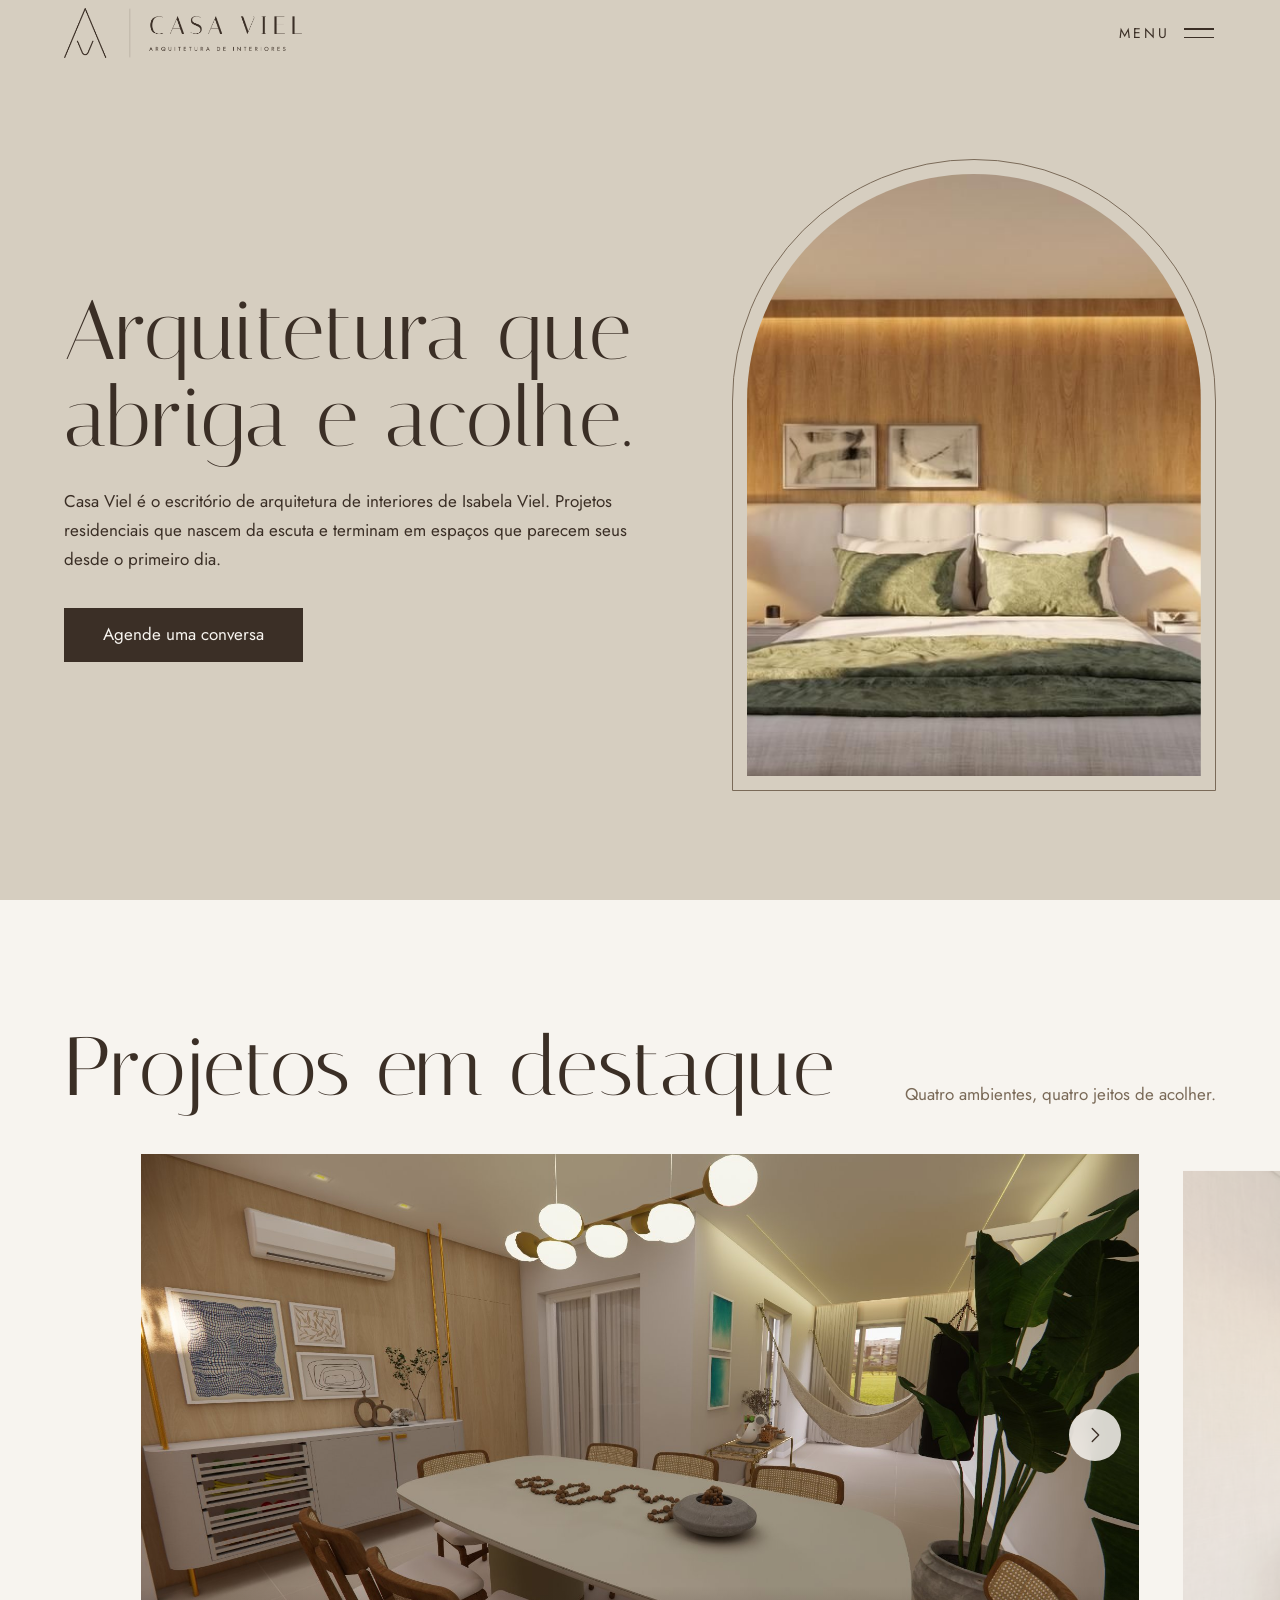
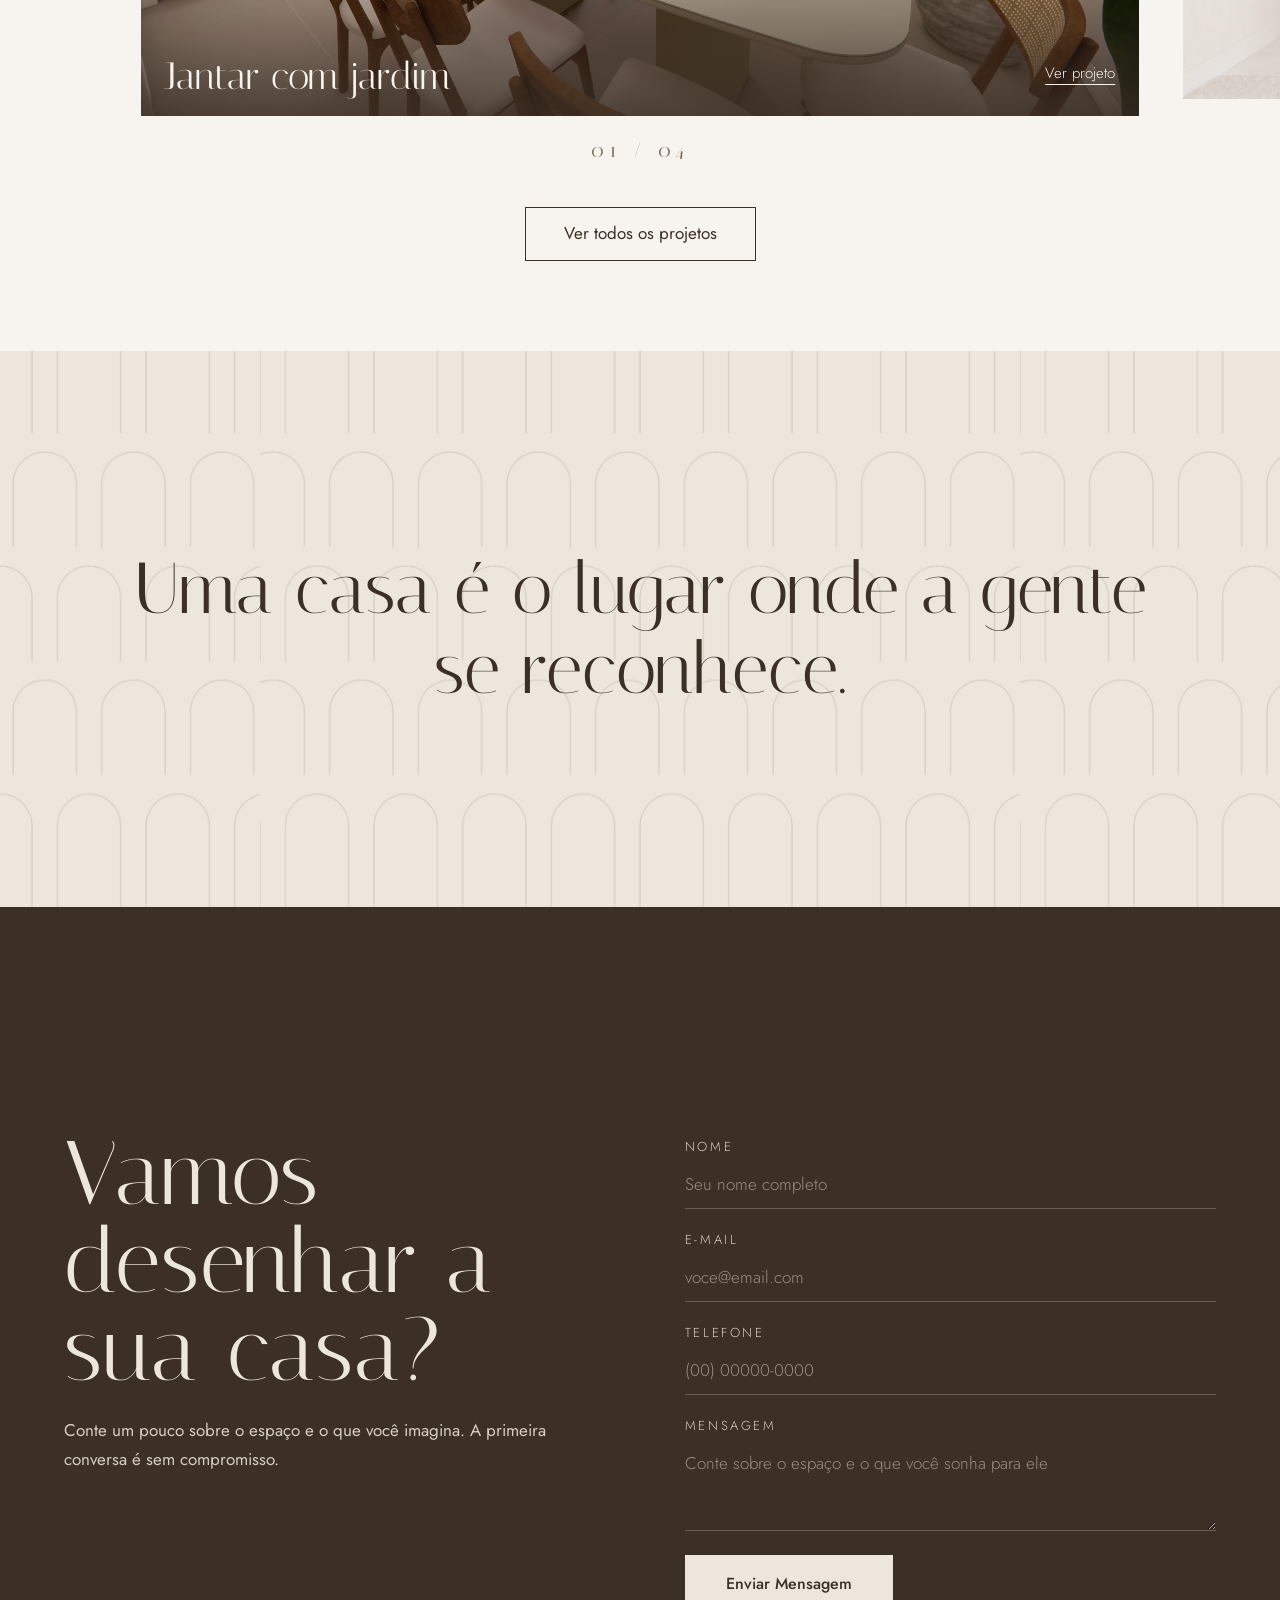
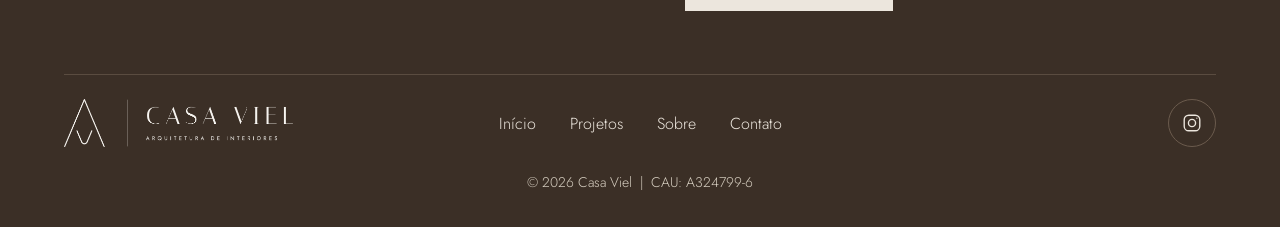
==== commit e68107a0: "fix: refinamentos de responsividade, tipografia e alinhamento ótico - Responsividade: Corrige corte " ====
--- a/index.html
+++ b/index.html
@@ -1,108 +1,151 @@
 <!DOCTYPE html>
 <html lang="pt-BR">
+
 <head>
-<meta charset="utf-8">
-<meta name="viewport" content="width=device-width, initial-scale=1, viewport-fit=cover">
-<title>Casa Viel | Arquitetura de interiores</title>
-<meta name="description" content="Casa Viel é o escritório de arquitetura de interiores de Isabela Viel. Arquitetura que abriga e acolhe.">
-<meta name="theme-color" content="#F7F4EF">
-<meta property="og:title" content="Casa Viel">
-<meta property="og:description" content="Casa Viel é o escritório de arquitetura de interiores de Isabela Viel. Arquitetura que abriga e acolhe.">
-<meta property="og:image" content="https://casaviel.com.br/assets/img/projeto_suite_quarto_bebe/suite-1.jpeg">
-<link rel="icon" href="assets/brand/logos/Simbolo_Claro.png">
-<link rel="preconnect" href="https://fonts.googleapis.com"><link rel="preconnect" href="https://fonts.gstatic.com" crossorigin>
-<link href="https://fonts.googleapis.com/css2?family=Italiana&family=Jost:wght@300;400;500&display=swap" rel="stylesheet">
-<link rel="stylesheet" href="css/style.css?v=1.6">
-<script src="js/main.js?v=1.4" defer></script>
-<script>try{if(sessionStorage.getItem("cv"))document.documentElement.classList.add("seen");else sessionStorage.setItem("cv","1")}catch(e){}</script>
+  <meta charset="utf-8">
+  <meta name="viewport" content="width=device-width, initial-scale=1, viewport-fit=cover">
+  <title>Casa Viel | Arquitetura de interiores</title>
+  <meta name="description"
+    content="Casa Viel é o escritório de arquitetura de interiores de Isabela Viel. Arquitetura que abriga e acolhe.">
+  <meta name="theme-color" content="#F7F4EF">
+  <meta property="og:title" content="Casa Viel">
+  <meta property="og:description"
+    content="Casa Viel é o escritório de arquitetura de interiores de Isabela Viel. Arquitetura que abriga e acolhe.">
+  <meta property="og:image" content="https://casaviel.com.br/assets/img/projeto_suite_quarto_bebe/suite-1.jpeg">
+  <link rel="icon" href="assets/brand/logos/Simbolo_Claro.png">
+  <link rel="preconnect" href="https://fonts.googleapis.com">
+  <link rel="preconnect" href="https://fonts.gstatic.com" crossorigin>
+  <link href="https://fonts.googleapis.com/css2?family=Italiana&family=Jost:wght@300;400;500&display=swap"
+    rel="stylesheet">
+  <link rel="stylesheet" href="css/style.css?v=2.1">
+  <script src="js/main.js?v=1.4" defer></script>
+  <script>try { if (sessionStorage.getItem("cv")) document.documentElement.classList.add("seen"); else sessionStorage.setItem("cv", "1") } catch (e) { }</script>
 </head>
+
 <body class="home">
 
-<!-- Abertura: duas portas que se afastam (uma vez por sessão). Para remover, apague esta div -->
-<div class="doors" aria-hidden="true"><i></i><i></i><img src="assets/brand/logos/Simbolo_Claro.png" alt=""></div>
+  <!-- Abertura: duas portas que se afastam (uma vez por sessão). Para remover, apague esta div -->
+  <div class="doors" aria-hidden="true"><i></i><i></i><img src="assets/brand/logos/Simbolo_Claro.png" alt=""></div>
 
-<header class="nav">
-  <a class="brand" href="index.html" aria-label="Casa Viel, página inicial"><img class="lg-e" src="assets/brand/logos/Logo_Horizontal_Espresso.png" alt="Casa Viel, arquitetura de interiores"><img class="lg-c" src="assets/brand/logos/Logo_Horizontal_Claro.png" alt="" aria-hidden="true"></a>
-  <button class="burger" aria-expanded="false" aria-controls="menu" aria-label="Abrir menu"><span class="t">Menu</span><i></i></button>
-</header>
+  <header class="nav">
+    <a class="brand" href="index.html" aria-label="Casa Viel, página inicial"><img class="lg-e"
+        src="assets/brand/logos/Logo_Horizontal_Espresso.png" alt="Casa Viel, arquitetura de interiores"><img
+        class="lg-c" src="assets/brand/logos/Logo_Horizontal_Claro.png" alt="" aria-hidden="true"></a>
+    <button class="burger" aria-expanded="false" aria-controls="menu" aria-label="Abrir menu"><span
+        class="t">Menu</span><i></i></button>
+  </header>
 
-<div class="menu" id="menu" aria-hidden="true">
-  <nav aria-label="Principal">
-    <a class="m" style="--i:0" href="index.html" aria-current="page">Início</a>
-    <a class="m" style="--i:1" href="projetos.html">Projetos</a>
-    <a class="m" style="--i:2" href="sobre.html">Sobre</a>
-    <a class="m" style="--i:3" href="#contato">Contato</a>
-  </nav>
-  <p class="mq">Arquitetura que abriga e acolhe.</p>
-</div>
+  <div class="menu" id="menu" aria-hidden="true">
+    <nav aria-label="Principal">
+      <a class="m" style="--i:0" href="index.html" aria-current="page">Início</a>
+      <a class="m" style="--i:1" href="projetos.html">Projetos</a>
+      <a class="m" style="--i:2" href="sobre.html">Sobre</a>
+      <a class="m" style="--i:3" href="#contato">Contato</a>
+    </nav>
+    <p class="mq">Arquitetura que abriga e acolhe.</p>
+  </div>
 
-<main>
-<section class="hero" id="topo">
-  <div class="hero-t">
-    <h1 class="rise" style="--d:2.2s">Arquitetura que abriga e acolhe.</h1>
-    <p class="rise" style="--d:2.7s">Casa Viel é o escritório de arquitetura de interiores de Isabela Viel. Projetos residenciais que nascem da escuta e terminam em espaços que parecem seus desde o primeiro dia.</p>
-    <a class="btn rise" style="--d:2.9s" href="#contato">Agende uma conversa</a>
-  </div>
-  <div class="frame rise" style="--d:2.2s"><div class="arch"><img src="assets/img/projeto_suite_quarto_bebe/suite-1.jpeg" alt="Suíte com painel de madeira iluminado e cabeceira estofada em tons claros" fetchpriority="high"></div></div>
-</section>
+  <main>
+    <section class="hero" id="topo">
+      <div class="hero-t">
+        <h1 class="rise" style="--d:2.2s">Arquitetura que abriga e acolhe.</h1>
+        <p class="rise" style="--d:2.7s">Casa Viel é o escritório de arquitetura de interiores de Isabela Viel. Projetos
+          residenciais que nascem da escuta e terminam em espaços que parecem seus desde o primeiro dia.</p>
+        <a class="btn rise" style="--d:2.9s" href="#contato">Agende uma conversa</a>
+      </div>
+      <div class="frame rise" style="--d:2.2s">
+        <div class="arch"><img src="assets/img/projeto_suite_quarto_bebe/suite-1.jpeg"
+            alt="Suíte com painel de madeira iluminado e cabeceira estofada em tons claros" fetchpriority="high"></div>
+      </div>
+    </section>
 
-<!-- Projetos em destaque: troque as imagens ou acrescente outro <figure> para ampliar o carrossel -->
-<section class="feat" aria-label="Projetos em destaque">
-  <div class="fh"><h2>Projetos em destaque</h2><p>Quatro ambientes, quatro jeitos de acolher.</p></div>
-  <div class="stage">
-    <div class="rail">
-      <figure><img src="assets/img/projeto_ma/ma-8.jpg" alt="Sala de jantar ampla com mesa oval, pendente de globos e rede ao fundo" draggable="false"><figcaption><span>Jantar com jardim</span><a href="projetos.html#jantar">Ver projeto</a></figcaption></figure>
-      <figure><img src="assets/img/projeto_suite_quarto_bebe/suite-2.jpeg" alt="Penteadeira integrada à marcenaria com espelho oval em LED e nichos iluminados" loading="lazy" draggable="false"><figcaption><span>Suíte</span><a href="projetos.html#suite">Ver projeto</a></figcaption></figure>
-      <figure><img src="assets/img/projeto_suite_quarto_bebe/bebe-1.jpeg" alt="Berço oval com dossel, armário com portas em palhinha e papel de parede floral" loading="lazy" draggable="false"><figcaption><span>Quarto do bebê</span><a href="projetos.html#bebe">Ver projeto</a></figcaption></figure>
-      <figure><img src="assets/img/projeto_quarto_pv/Render-1.jpg" alt="Quarto visto de cima com cabeceira azul, bancada de trabalho e nicho de madeira iluminado" loading="lazy" draggable="false"><figcaption><span>Refúgio</span><a href="projetos.html#refugio">Ver projeto</a></figcaption></figure>
+    <!-- Projetos em destaque: troque as imagens ou acrescente outro <figure> para ampliar o carrossel -->
+    <section class="feat" aria-label="Projetos em destaque">
+      <div class="fh">
+        <h2>Projetos em destaque</h2>
+        <p>Quatro ambientes, quatro jeitos de acolher.</p>
+      </div>
+      <div class="stage">
+        <div class="rail">
+          <figure><img src="assets/img/projeto_ma/ma-8.jpg"
+              alt="Sala de jantar ampla com mesa oval, pendente de globos e rede ao fundo" draggable="false">
+            <figcaption><span>Jantar com jardim</span><a href="projetos.html#jantar">Ver projeto</a></figcaption>
+          </figure>
+          <figure><img src="assets/img/projeto_suite_quarto_bebe/suite-2.jpeg"
+              alt="Penteadeira integrada à marcenaria com espelho oval em LED e nichos iluminados" loading="lazy"
+              draggable="false">
+            <figcaption><span>Suíte</span><a href="projetos.html#suite">Ver projeto</a></figcaption>
+          </figure>
+          <figure><img src="assets/img/projeto_suite_quarto_bebe/bebe-1.jpeg"
+              alt="Berço oval com dossel, armário com portas em palhinha e papel de parede floral" loading="lazy"
+              draggable="false">
+            <figcaption><span>Quarto do bebê</span><a href="projetos.html#bebe">Ver projeto</a></figcaption>
+          </figure>
+          <figure><img src="assets/img/projeto_quarto_pv/Render-1.jpg"
+              alt="Quarto visto de cima com cabeceira azul, bancada de trabalho e nicho de madeira iluminado"
+              loading="lazy" draggable="false">
+            <figcaption><span>Refúgio</span><a href="projetos.html#refugio">Ver projeto</a></figcaption>
+          </figure>
+        </div>
+      </div>
+      <div class="cta-row"><a class="btn line" href="projetos.html">Ver todos os projetos</a></div>
+    </section>
+
+    <section class="man">
+      <p class="big">Uma casa é o lugar onde a gente se reconhece.</p>
+    </section>
+  </main>
+
+  <!-- Contato + rodapé: igual em todas as páginas -->
+  <section class="ct" id="contato">
+    <div class="grid">
+      <div>
+        <h2>Vamos desenhar a sua casa?</h2>
+        <p>Conte um pouco sobre o espaço e o que você imagina. A primeira conversa é sem compromisso.</p>
+      </div>
+      <div class="fwrap">
+        <form class="f" action="https://api.web3forms.com/submit" method="POST">
+          <!-- Chave gratuita em https://web3forms.com (informe o e-mail que vai receber as mensagens) -->
+          <input type="hidden" name="access_key" value="f2744cee-334d-41e3-ae6d-51c49bba4dc0">
+          <input type="hidden" name="subject" value="Novo contato pelo site da Casa Viel">
+          <input type="hidden" name="from_name" value="Site Casa Viel">
+          <!-- Campo invisível contra spam (honeypot) -->
+          <input type="checkbox" name="botcheck" class="hidden" style="display: none;">
+          <label>Nome<input type="text" name="name" required minlength="2" autocomplete="name"
+              placeholder="Seu nome completo"></label>
+          <label>E-mail<input type="email" name="email" required autocomplete="email"
+              placeholder="voce@email.com"></label>
+          <label>Telefone<input type="tel" name="phone" required inputmode="tel" autocomplete="tel"
+              pattern="[0-9()+\-\s]{8,}" placeholder="(00) 00000-0000"></label>
+          <label>Mensagem<textarea name="message" rows="4" required minlength="10"
+              placeholder="Conte sobre o espaço e o que você sonha para ele"></textarea></label>
+          <!-- Avisos de erro (preenchido pelo main.js) -->
+          <div class="f-msg" role="alert" aria-live="polite"></div>
+          <button type="submit" class="send"><span>Enviar Mensagem</span></button>
+        </form>
+        <!-- Sucesso: aparece no lugar do formulário depois do envio -->
+        <div class="f-ok" tabindex="-1" role="status" hidden>
+          <h3>Mensagem enviada</h3>
+          <p>Agradecemos o contato! Recebemos suas informações e retornaremos em breve.</p>
+        </div>
+      </div>
     </div>
-  </div>
-  <div class="cta-row"><a class="btn line" href="projetos.html">Ver todos os projetos</a></div>
-</section>
+    <footer>
+      <a class="f-logo" href="index.html"><img src="assets/brand/logos/Logo_Horizontal_Claro.png"
+          alt="Casa Viel, arquitetura de interiores"></a>
+      <nav class="f-links" aria-label="Rodapé"><a href="index.html">Início</a><a href="projetos.html">Projetos</a><a
+          href="sobre.html">Sobre</a><a href="#contato">Contato</a></nav>
+      <a class="ig" href="https://instagram.com/casaviel.arq" target="_blank" rel="noopener"
+        aria-label="Instagram da Casa Viel">
+        <svg viewBox="0 0 24 24" aria-hidden="true">
+          <rect x="3.5" y="3.5" width="17" height="17" rx="5" />
+          <circle cx="12" cy="12" r="3.9" />
+          <circle cx="17.3" cy="6.7" r=".7" fill="currentColor" stroke="none" />
+        </svg>
+      </a>
+      <small>© 2026 Casa Viel &nbsp;|&nbsp; CAU:&nbsp;A324799-6</small>
+    </footer>
+  </section>
+</body>
 
-<section class="man">
-  <p class="big">Uma casa é o lugar onde a gente se reconhece.</p>
-</section>
-</main>
-
-<!-- Contato + rodapé: igual em todas as páginas -->
-<section class="ct" id="contato">
-  <div class="grid">
-    <div>
-      <h2>Vamos desenhar a sua casa?</h2>
-      <p>Conte um pouco sobre o espaço e o que você imagina. A primeira conversa é sem compromisso.</p>
-    </div>
-    <div class="fwrap">
-    <form class="f" action="https://api.web3forms.com/submit" method="POST">
-      <!-- Chave gratuita em https://web3forms.com (informe o e-mail que vai receber as mensagens) -->
-      <input type="hidden" name="access_key" value="f2744cee-334d-41e3-ae6d-51c49bba4dc0">
-      <input type="hidden" name="subject" value="Novo contato pelo site da Casa Viel">
-      <input type="hidden" name="from_name" value="Site Casa Viel">
-      <!-- Campo invisível contra spam (honeypot) -->
-      <input type="checkbox" name="botcheck" class="hidden" style="display: none;">
-      <label>Nome<input type="text" name="name" required minlength="2" autocomplete="name" placeholder="Seu nome completo"></label>
-      <label>E-mail<input type="email" name="email" required autocomplete="email" placeholder="voce@email.com"></label>
-      <label>Telefone<input type="tel" name="phone" required inputmode="tel" autocomplete="tel" pattern="[0-9()+\-\s]{8,}" placeholder="(00) 00000-0000"></label>
-      <label>Mensagem<textarea name="message" rows="4" required minlength="10" placeholder="Conte sobre o espaço e o que você sonha para ele"></textarea></label>
-      <!-- Avisos de erro (preenchido pelo main.js) -->
-      <div class="f-msg" role="alert" aria-live="polite"></div>
-      <button type="submit" class="send"><span>Enviar Mensagem</span></button>
-    </form>
-    <!-- Sucesso: aparece no lugar do formulário depois do envio -->
-    <div class="f-ok" tabindex="-1" role="status" hidden>
-      <h3>Mensagem enviada</h3>
-      <p>Agradecemos o contato! Recebemos suas informações e retornaremos em breve.</p>
-    </div>
-  </div>
-  </div>
-  <footer>
-    <a class="f-logo" href="index.html"><img src="assets/brand/logos/Logo_Horizontal_Claro.png" alt="Casa Viel, arquitetura de interiores"></a>
-    <nav class="f-links" aria-label="Rodapé"><a href="index.html">Início</a><a href="projetos.html">Projetos</a><a href="sobre.html">Sobre</a><a href="#contato">Contato</a></nav>
-    <a class="ig" href="https://instagram.com/casaviel.arq" target="_blank" rel="noopener" aria-label="Instagram da Casa Viel">
-      <svg viewBox="0 0 24 24" aria-hidden="true"><rect x="3.5" y="3.5" width="17" height="17" rx="5"/><circle cx="12" cy="12" r="3.9"/><circle cx="17.3" cy="6.7" r=".7" fill="currentColor" stroke="none"/></svg>
-    </a>
-    <small>© 2026 Casa Viel &nbsp;|&nbsp; CAU:&nbsp;A324799-6</small>
-  </footer>
-</section>
-</body>
 </html>
--- a/css/style.css
+++ b/css/style.css
@@ -78,6 +78,7 @@
 .arch{aspect-ratio:4/5.3;overflow:hidden;border-radius:999px 999px 0 0;background:var(--greige)}
 .arch img{width:100%;height:112%;object-fit:cover;will-change:transform}
 .hero .arch img{animation:zoom 6s cubic-bezier(.2,.6,.2,1) 1.8s both}
+.hero .arch img{object-position:53% center}
 .seen .hero .arch img{animation-delay:.2s}
 @keyframes zoom{from{scale:1.16}}
 
@@ -149,16 +150,15 @@
 
 /* sobre: editorial, com respiro */
 .about{display:grid;grid-template-columns:.85fr 1fr;gap:clamp(48px,9vw,140px);align-items:center;background:var(--offwhite);padding:calc(env(safe-area-inset-top,0px) + 150px) var(--pad) var(--sec)}
-.about .frame{position:relative;padding:0;border:0;border-radius:0;max-width:470px;justify-self:center;margin:0 22px 22px 0}
-.about .frame::before{content:"";position:absolute;inset:0;transform:translate(22px,22px);border:1px solid var(--oliva);border-radius:999px 999px 0 0}
+.about .frame{max-width:470px;justify-self:center;margin:0 auto}
 .about .arch{position:relative}
 .about .arch img{height:100%;object-position:48% center}
-.sign{width:min(100%,380px);margin-bottom:clamp(28px,5vh,44px)}
-.lead{margin:0 0 24px;max-width:20em;font:400 clamp(25px,2.7vw,36px)/1.3 var(--serif)}
-.txt{margin:0;max-width:34em;font-size:18px;line-height:1.85;opacity:.85}
+.about .bio .sign{display:block;width:min(100%,380px);height:auto;margin:0 0 clamp(28px,5vh,44px);object-fit:contain;object-position:left center}
+.bio .lead{margin:0 0 24px;max-width:22em;font-family:var(--sans);font-weight:300;font-size:clamp(22px,2.3vw,30px);line-height:1.5;letter-spacing:0}
+.bio .txt{margin:0;max-width:34em;font-family:var(--sans);font-weight:300;font-size:18px;line-height:1.6;opacity:.85}
 .facts{display:grid;grid-template-columns:repeat(2,1fr);gap:clamp(30px,4vw,52px) clamp(28px,4vw,56px);margin:clamp(40px,7vh,64px) 0 0}
-.facts dt{margin-bottom:8px;font-size:12px;font-weight:500;letter-spacing:.26em;text-transform:uppercase;color:var(--oliva)}
-.facts dd{margin:0;font:400 21px/1.35 var(--serif)}
+.bio .facts dt{margin-bottom:8px;font-family:var(--sans);line-height:1.5;font-size:12px;font-weight:500;letter-spacing:.26em;text-transform:uppercase;color:var(--oliva)}
+.bio .facts dd{margin:0;font-family:var(--sans);font-weight:400;font-size:19px;line-height:1.5}
 
 /* como trabalhamos: cascata e números em marca d'água */
 .process{--g:clamp(56px,7vw,104px);background:var(--areia);padding:var(--sec) var(--pad)}
@@ -249,8 +249,8 @@
   .arrow.prev{left:calc(50% - var(--w)/2 + 8px)}.arrow.next{right:calc(50% - var(--w)/2 + 8px)}
   .pg{padding-top:calc(env(safe-area-inset-top,0px) + 110px)}
   .about{padding-top:calc(env(safe-area-inset-top,0px) + 110px)}
-  .about .frame{max-width:340px;justify-self:start;margin:0 14px 14px 0}
-  .about .frame::before{transform:translate(14px,14px)}
+  .about{justify-items:center}
+  .about .frame{max-width:340px;justify-self:center;margin:0 auto}
   .facts{grid-template-columns:1fr}
   .steps{grid-template-columns:1fr;margin-left:0;padding-bottom:0;gap:44px}
   .steps li:nth-child(even){transform:none}
@@ -266,15 +266,23 @@
 .menu::before,.menu::after{content:"";margin-block:auto}
 
 /* telas baixas (notebooks 1366x768 e similares) */
+/* telas baixas (notebooks 1366x768 e similares) */
 @media (max-height:800px) and (min-width:768px){
+  /* menu em tela cheia (sem alteração) */
   .menu{padding:clamp(80px,12vh,100px) var(--pad) clamp(20px,4vh,36px)}
   .menu a.m{font-size:clamp(34px,10.5vh,82px);line-height:1.08;padding:2px 0}
   .menu .mq{margin-top:clamp(12px,3.5vh,32px);font-size:clamp(.8rem,2vh,1rem)}
-  .ct{padding-top:clamp(110px,17vh,170px);padding-bottom:20px}
+
+  /* contato: a seção cresce além da tela se precisar (a página rola) e o rodapé gruda no fim */
+  .ct{display:flex;flex-direction:column;height:auto;min-height:100vh;min-height:100svh;padding-top:clamp(104px,15vh,150px);padding-bottom:12px}
   .ct h2{font-size:clamp(40px,min(6vw,10.5vh),88px)}
-  .f{gap:14px}
-  .f textarea{height:68px}
-  footer{margin-top:32px;padding-top:16px;gap:6px 24px}
+  .grid{margin-bottom:20px}
+  .f{gap:10px}
+  .f input:not([type=hidden]),.f textarea{min-height:40px;padding:8px 0}
+  .f textarea{height:60px}
+  .send{min-height:48px;margin-top:2px}
+  footer{margin-top:auto;padding-top:12px;gap:4px 24px}
+  .f-logo img{height:40px}
   footer small{padding-top:0}
 }
 @media(prefers-reduced-motion:reduce){
